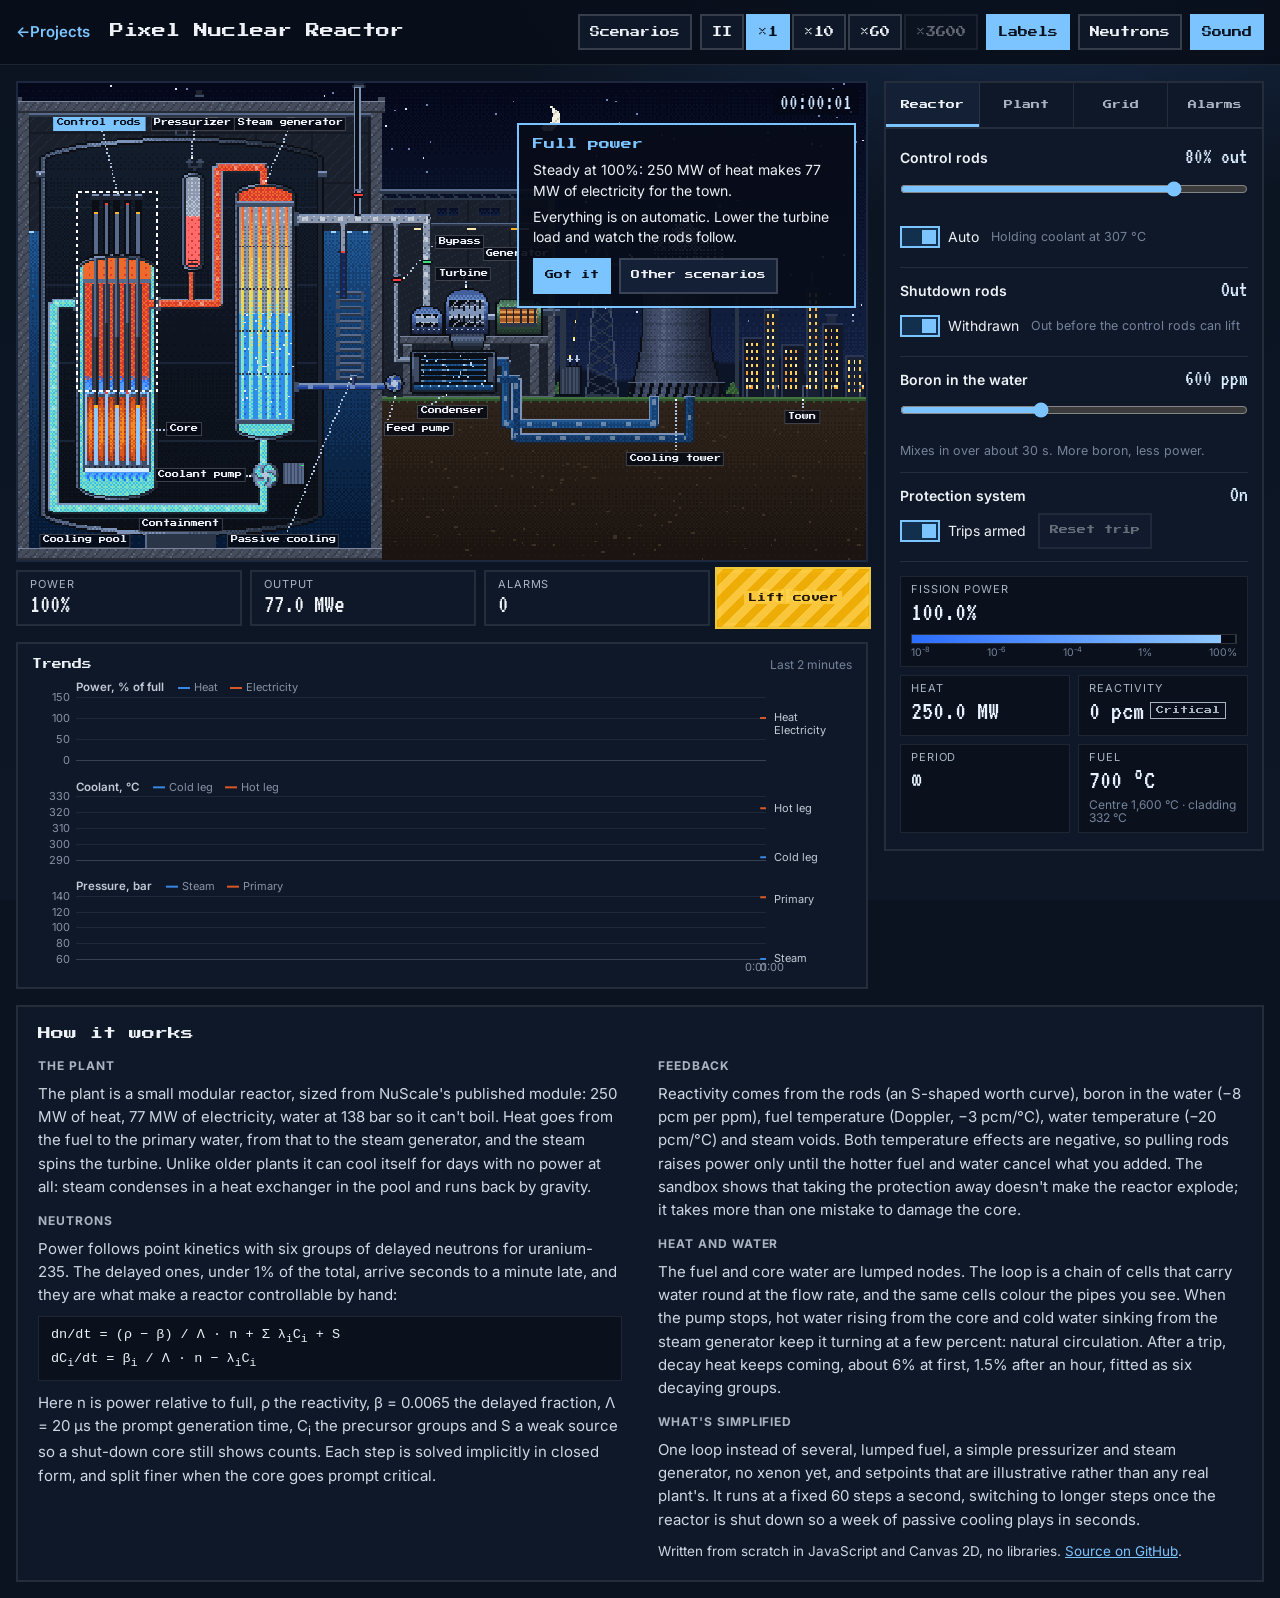
==== reactor/index.html @ 016c61e6 "Add the Pixel Nuclear Reactor A new page at reactor/: a pixel-art cross section of a small modular r" ====
<!doctype html>
<html lang="en">
<head>
  <meta charset="utf-8">
  <meta name="viewport" content="width=device-width, initial-scale=1, viewport-fit=cover">
  <title>Pixel Nuclear Reactor · Zafir Maricar</title>
  <meta name="description" content="Run a small modular nuclear reactor in your browser: a pixel-art cross section of the whole plant on a real-time simulation with point kinetics, temperature feedback, decay heat, passive cooling and a protection system.">
  <meta name="theme-color" content="#0b1320">
  <meta property="og:type" content="website">
  <meta property="og:title" content="Pixel Nuclear Reactor">
  <meta property="og:description" content="Pull the rods, trip the pumps and keep the town's lights on: a small modular reactor simulated in your browser by Zafir Maricar.">
  <meta property="og:url" content="https://zafirmaricar.github.io/reactor/">
  <meta property="og:image" content="https://zafirmaricar.github.io/reactor/share.png">
  <meta property="og:image:width" content="1200">
  <meta property="og:image:height" content="630">
  <meta property="og:image:alt" content="Pixel-art cross section of a small modular reactor plant at night: the glowing core, steam generator, turbine hall, cooling tower and a lit-up town.">
  <meta name="twitter:card" content="summary_large_image">
  <link rel="preconnect" href="https://fonts.googleapis.com">
  <link rel="preconnect" href="https://fonts.gstatic.com" crossorigin>
  <link href="https://fonts.googleapis.com/css2?family=Inter:wght@400;500;600;700&family=Press+Start+2P&family=VT323&display=swap" rel="stylesheet">
  <link rel="stylesheet" href="css/reactor.css">
</head>
<body>
  <header class="bar">
    <a class="back" href="../#projects"><span aria-hidden="true">&larr;</span> Projects</a>
    <h1 class="title">Pixel Nuclear Reactor</h1>
    <div class="tools">
      <button type="button" class="tool" id="btn-scenarios" aria-haspopup="dialog">Scenarios</button>
      <div class="speed" role="group" aria-label="Simulation speed">
        <button type="button" class="tool" data-speed="0" aria-pressed="false" aria-label="Pause" title="Pause (space)"><span aria-hidden="true">II</span></button>
        <button type="button" class="tool" data-speed="1" aria-pressed="true">&times;1</button>
        <button type="button" class="tool" data-speed="10" aria-pressed="false">&times;10</button>
        <button type="button" class="tool" data-speed="60" aria-pressed="false">&times;60</button>
        <button type="button" class="tool" data-speed="3600" aria-pressed="false" disabled title="Unlocks once the reactor is tripped and shut down">&times;3600</button>
      </div>
      <button type="button" class="tool" id="btn-labels" aria-pressed="true">Labels</button>
      <button type="button" class="tool" id="btn-neutrons" aria-pressed="false" title="Show neutrons flying in the core">Neutrons</button>
      <button type="button" class="tool" id="btn-sound" aria-pressed="true">Sound</button>
    </div>
  </header>

  <main class="layout">
    <section class="stage" aria-label="The plant">
      <div class="scene-box" id="scene-box">
        <div class="scene" id="scene">
          <canvas id="plant" width="480" height="270" role="img" aria-label="Cross section of the plant"></canvas>
          <div class="labels" id="labels" aria-hidden="true"></div>
          <div class="clock" id="clock" aria-hidden="true">00:00:00</div>
          <div class="brief" id="brief" role="status" hidden></div>
          <div class="card" id="card" role="dialog" aria-labelledby="card-title" hidden></div>
          <div class="damage" id="damage" role="alertdialog" aria-labelledby="damage-title" aria-describedby="damage-text" hidden>
            <div class="damage-box">
              <p class="eyebrow">Sandbox over</p>
              <h2 id="damage-title">Core damage</h2>
              <p id="damage-text"></p>
              <p class="damage-note">Nothing real happened. In a real plant the protection system can't be switched off, which is the point.</p>
              <div class="damage-actions">
                <button type="button" class="btn primary" id="damage-retry">Try again</button>
                <button type="button" class="btn" id="damage-inspect">Inspect the plant</button>
              </div>
            </div>
          </div>
        </div>
      </div>
      <div class="strip" id="strip">
        <div class="strip-item"><span class="k">Power</span><span class="v" id="s-power">100%</span></div>
        <div class="strip-item"><span class="k">Output</span><span class="v" id="s-mwe">77 MWe</span></div>
        <button type="button" class="strip-item strip-alarms" id="s-alarms" aria-label="Alarms"><span class="k">Alarms</span><span class="v" id="s-alarm-count">0</span></button>
        <button type="button" class="drawer-handle" id="drawer-handle" aria-expanded="false" aria-controls="desk">Controls</button>
        <div class="scram" id="scram">
          <button type="button" class="scram-cover" id="scram-cover" aria-expanded="false" aria-controls="scram-btn"><span>Lift cover</span></button>
          <button type="button" class="scram-btn" id="scram-btn" tabindex="-1" aria-describedby="scram-help">SCRAM</button>
          <span class="sr-only" id="scram-help">Drops every rod into the core. Lift the cover first.</span>
        </div>
      </div>
    </section>

    <section class="desk" id="desk" aria-label="Control desk">
      <div class="tabs" role="tablist" aria-label="Desk sections">
        <button type="button" role="tab" id="tab-reactor" aria-controls="panel-reactor" aria-selected="true">Reactor</button>
        <button type="button" role="tab" id="tab-plant" aria-controls="panel-plant" aria-selected="false" tabindex="-1">Plant</button>
        <button type="button" role="tab" id="tab-grid" aria-controls="panel-grid" aria-selected="false" tabindex="-1">Grid</button>
        <button type="button" role="tab" id="tab-alarms" aria-controls="panel-alarms" aria-selected="false" tabindex="-1">Alarms</button>
      </div>

      <div class="panel" role="tabpanel" id="panel-reactor" aria-labelledby="tab-reactor">
        <div class="ctl">
          <div class="ctl-head"><label for="c-rods">Control rods</label><output id="o-rods" for="c-rods">80% out</output></div>
          <input type="range" id="c-rods" min="0" max="100" step="0.5" value="80">
          <div class="ctl-row">
            <label class="switch"><input type="checkbox" id="c-rod-auto" checked><span>Auto</span></label>
            <span class="hint" id="h-rods">Holding coolant at 307 °C</span>
          </div>
        </div>
        <div class="ctl">
          <div class="ctl-head"><span class="ctl-name">Shutdown rods</span><output id="o-sd">Out</output></div>
          <div class="ctl-row">
            <label class="switch"><input type="checkbox" id="c-sd" checked><span>Withdrawn</span></label>
            <span class="hint">Out before the control rods can lift</span>
          </div>
        </div>
        <div class="ctl">
          <div class="ctl-head"><label for="c-boron">Boron in the water</label><output id="o-boron" for="c-boron">600 ppm</output></div>
          <input type="range" id="c-boron" min="0" max="1500" step="10" value="600">
          <div class="ctl-row"><span class="hint">Mixes in over about 30 s. More boron, less power.</span></div>
        </div>
        <div class="ctl ctl-protect">
          <div class="ctl-head"><span class="ctl-name">Protection system</span><output id="o-protect">On</output></div>
          <div class="ctl-row">
            <label class="switch"><input type="checkbox" id="c-protect" checked><span>Trips armed</span></label>
            <button type="button" class="btn small" id="btn-reset-trip" disabled>Reset trip</button>
          </div>
        </div>
        <div class="ro-grid">
          <div class="ro wide">
            <span class="ro-k">Fission power</span>
            <span class="ro-v" id="r-flux">100%</span>
            <div class="logmeter" id="logmeter" aria-hidden="true"><div class="logmeter-fill" id="logmeter-fill"></div></div>
            <div class="logmeter-scale" aria-hidden="true"><span>10<sup>-8</sup></span><span>10<sup>-6</sup></span><span>10<sup>-4</sup></span><span>1%</span><span>100%</span></div>
          </div>
          <div class="ro"><span class="ro-k">Heat</span><span class="ro-v" id="r-heat">250 MW</span></div>
          <div class="ro"><span class="ro-k">Reactivity</span><span class="ro-v" id="r-rho">0 pcm</span><span class="badge" id="r-crit">Critical</span></div>
          <div class="ro"><span class="ro-k">Period</span><span class="ro-v" id="r-period">&infin;</span></div>
          <div class="ro"><span class="ro-k">Fuel</span><span class="ro-v" id="r-fuel">700 °C</span><span class="ro-sub" id="r-fuel-sub">Centre 1600 °C</span></div>
        </div>
      </div>

      <div class="panel" role="tabpanel" id="panel-plant" aria-labelledby="tab-plant" hidden>
        <div class="ctl">
          <div class="ctl-head"><label for="c-pump">Primary pump</label><output id="o-pump" for="c-pump">100%</output></div>
          <input type="range" id="c-pump" min="0" max="100" step="1" value="100">
          <div class="ctl-row">
            <label class="switch"><input type="checkbox" id="c-pump-on" checked><span>Running</span></label>
            <span class="hint" id="h-pump">Flow 100%</span>
          </div>
        </div>
        <div class="ctl">
          <div class="ctl-head"><span class="ctl-name">Pressurizer</span><output id="o-pzr">138 bar</output></div>
          <div class="ctl-row">
            <label class="switch"><input type="checkbox" id="c-pzr-auto" checked><span>Auto</span></label>
            <button type="button" class="btn small toggle" id="c-heaters" aria-pressed="false" disabled>Heaters</button>
            <button type="button" class="btn small toggle" id="c-spray" aria-pressed="false" disabled>Spray</button>
            <button type="button" class="btn small toggle" id="c-porv" aria-pressed="false">Relief valve</button>
          </div>
        </div>
        <div class="ctl">
          <div class="ctl-head"><label for="c-feed">Feedwater</label><output id="o-feed" for="c-feed">100%</output></div>
          <input type="range" id="c-feed" min="0" max="120" step="1" value="100" disabled>
          <div class="ctl-row">
            <label class="switch"><input type="checkbox" id="c-feed-auto" checked><span>Auto</span></label>
            <label class="switch"><input type="checkbox" id="c-feed-on" checked><span>Pump running</span></label>
          </div>
        </div>
        <div class="ro-grid">
          <div class="ro"><span class="ro-k">Hot leg</span><span class="ro-v" id="r-thot">322 °C</span></div>
          <div class="ro"><span class="ro-k">Cold leg</span><span class="ro-v" id="r-tcold">291 °C</span></div>
          <div class="ro"><span class="ro-k">Average</span><span class="ro-v" id="r-tavg">307 °C</span><span class="ro-sub" id="r-tref">Target 307 °C</span></div>
          <div class="ro"><span class="ro-k">Pressure</span><span class="ro-v" id="r-press">138 bar</span><span class="ro-sub" id="r-pzr-level">Pressurizer 55%</span></div>
          <div class="ro"><span class="ro-k">Flow</span><span class="ro-v" id="r-flow">100%</span></div>
          <div class="ro"><span class="ro-k">Boiling margin</span><span class="ro-v" id="r-dnb">2.0</span><span class="ro-sub">DNB ratio, trouble under 1</span></div>
          <div class="ro"><span class="ro-k">Steam generator</span><span class="ro-v" id="r-sg">50%</span><span class="ro-sub" id="r-steam">60 bar</span></div>
          <div class="ro"><span class="ro-k">Cooling pool</span><span class="ro-v" id="r-pool">40 °C</span><span class="ro-sub" id="r-pool-sub">1000 t of water</span></div>
        </div>
      </div>

      <div class="panel" role="tabpanel" id="panel-grid" aria-labelledby="tab-grid" hidden>
        <div class="ctl">
          <div class="ctl-head"><label for="c-load">Turbine load</label><output id="o-load" for="c-load">77 MWe</output></div>
          <input type="range" id="c-load" min="0" max="77" step="1" value="77">
          <div class="ctl-row">
            <button type="button" class="btn small" id="btn-trip-turbine">Trip turbine</button>
            <button type="button" class="btn small" id="btn-reset-turbine" disabled>Reset turbine</button>
            <span class="hint" id="h-turbine">On line</span>
          </div>
        </div>
        <div class="ctl">
          <div class="ctl-head"><label for="c-cooling">Cooling water</label><output id="o-cooling" for="c-cooling">100%</output></div>
          <input type="range" id="c-cooling" min="0" max="100" step="1" value="100">
          <div class="ctl-row"><span class="hint">Less cooling, less vacuum, less output, then a turbine trip</span></div>
        </div>
        <div class="ctl">
          <div class="ctl-head"><span class="ctl-name">Off-site power</span><output id="o-grid">Connected</output></div>
          <div class="ctl-row">
            <label class="switch"><input type="checkbox" id="c-grid" checked><span>Grid connected</span></label>
            <span class="hint">Lose it and the pumps stop</span>
          </div>
        </div>
        <div class="ro-grid">
          <div class="ro wide"><span class="ro-k">Electricity</span><span class="ro-v" id="r-mwe">77.0 MWe</span><span class="ro-sub" id="r-demand">Town needs 77 MWe</span>
            <div class="bar-meter" aria-hidden="true"><div class="bar-meter-fill" id="r-mwe-bar"></div></div>
          </div>
          <div class="ro"><span class="ro-k">Turbine</span><span class="ro-v" id="r-rpm">3000 rpm</span></div>
          <div class="ro"><span class="ro-k">Condenser</span><span class="ro-v" id="r-cond">0.08 bar</span><span class="ro-sub" id="r-cond-sub">41 °C</span></div>
          <div class="ro"><span class="ro-k">Heat to the air</span><span class="ro-v" id="r-qcond">171 MW</span></div>
          <div class="ro"><span class="ro-k">Passive cooling</span><span class="ro-v" id="r-dhrs">Standby</span></div>
        </div>
      </div>

      <div class="panel panel-alarms" role="tabpanel" id="panel-alarms" aria-labelledby="tab-alarms" hidden>
        <div class="annunciator-head">
          <h2 class="h">Alarms</h2>
          <button type="button" class="btn small" id="btn-ack" disabled>Acknowledge</button>
        </div>
        <ul class="annunciator" id="annunciator"></ul>
        <h2 class="h">Event log</h2>
        <ol class="log" id="log" aria-live="polite"></ol>
      </div>
    </section>

    <section class="trends" aria-labelledby="trend-title">
      <div class="trend-head">
        <h2 class="h" id="trend-title">Trends</h2>
        <span class="trend-span" id="trend-span">Last 2 minutes</span>
      </div>
      <div class="trend-box" id="trend-box">
        <canvas id="trend" aria-hidden="true"></canvas>
        <div class="trend-tip" id="trend-tip" hidden></div>
      </div>
      <p class="sr-only" id="trend-summary" aria-live="off"></p>
    </section>

    <section class="how" aria-labelledby="how-title">
      <h2 id="how-title">How it works</h2>
      <div class="how-grid">
        <div>
          <h3>The plant</h3>
          <p>The plant is a small modular reactor, sized from NuScale's published module: 250 MW of heat, 77 MW of electricity, water at 138 bar so it can't boil. Heat goes from the fuel to the primary water, from that to the steam generator, and the steam spins the turbine. Unlike older plants it can cool itself for days with no power at all: steam condenses in a heat exchanger in the pool and runs back by gravity.</p>
          <h3>Neutrons</h3>
          <p>Power follows point kinetics with six groups of delayed neutrons for uranium-235. The delayed ones, under 1% of the total, arrive seconds to a minute late, and they are what make a reactor controllable by hand:</p>
          <p class="eq">dn/dt = (&rho; &minus; &beta;) / &Lambda; &middot; n + &Sigma; &lambda;<sub>i</sub>C<sub>i</sub> + S<br>dC<sub>i</sub>/dt = &beta;<sub>i</sub> / &Lambda; &middot; n &minus; &lambda;<sub>i</sub>C<sub>i</sub></p>
          <p>Here n is power relative to full, &rho; the reactivity, &beta; = 0.0065 the delayed fraction, &Lambda; = 20 &micro;s the prompt generation time, C<sub>i</sub> the precursor groups and S a weak source so a shut-down core still shows counts. Each step is solved implicitly in closed form, and split finer when the core goes prompt critical.</p>
        </div>
        <div>
          <h3>Feedback</h3>
          <p>Reactivity comes from the rods (an S-shaped worth curve), boron in the water (&minus;8 pcm per ppm), fuel temperature (Doppler, &minus;3 pcm/&deg;C), water temperature (&minus;20 pcm/&deg;C) and steam voids. Both temperature effects are negative, so pulling rods raises power only until the hotter fuel and water cancel what you added. The sandbox shows that taking the protection away doesn't make the reactor explode; it takes more than one mistake to damage the core.</p>
          <h3>Heat and water</h3>
          <p>The fuel and core water are lumped nodes. The loop is a chain of cells that carry water round at the flow rate, and the same cells colour the pipes you see. When the pump stops, hot water rising from the core and cold water sinking from the steam generator keep it turning at a few percent: natural circulation. After a trip, decay heat keeps coming, about 6% at first, 1.5% after an hour, fitted as six decaying groups.</p>
          <h3>What's simplified</h3>
          <p>One loop instead of several, lumped fuel, a simple pressurizer and steam generator, no xenon yet, and setpoints that are illustrative rather than any real plant's. It runs at a fixed 60 steps a second, switching to longer steps once the reactor is shut down so a week of passive cooling plays in seconds.</p>
          <p class="source">Written from scratch in JavaScript and Canvas 2D, no libraries. <a href="https://github.com/zafirmaricar/zafirmaricar.github.io/tree/main/reactor">Source on GitHub</a>.</p>
        </div>
      </div>
    </section>
  </main>

  <dialog class="dialog" id="scenarios" aria-labelledby="scenarios-title">
    <form method="dialog" class="dialog-box">
      <div class="dialog-head">
        <h2 id="scenarios-title">Scenarios</h2>
        <button type="submit" class="btn small" value="cancel" aria-label="Close">Close</button>
      </div>
      <ul class="scenario-list" id="scenario-list"></ul>
    </form>
  </dialog>

  <dialog class="dialog" id="protect-dialog" aria-labelledby="protect-title">
    <form method="dialog" class="dialog-box">
      <h2 id="protect-title">Switch off protection?</h2>
      <p>Nothing will trip the reactor for you. You can push it until the core is damaged, and the plant will tell you which trip would have saved it.</p>
      <div class="dialog-actions">
        <button type="submit" class="btn danger" value="off">Switch it off</button>
        <button type="submit" class="btn" value="keep" autofocus>Keep it on</button>
      </div>
    </form>
  </dialog>

  <script src="js/sim.js"></script>
  <script src="js/scenarios.js"></script>
  <script src="js/art.js"></script>
  <script src="js/render.js"></script>
  <script src="js/audio.js"></script>
  <script src="js/trend.js"></script>
  <script src="js/ui.js"></script>
  <script src="js/app.js"></script>
</body>
</html>
---- reactor/css/reactor.css ----
:root {
  --bg: #0b1320;
  --sky: #05081a;
  --panel: #0f1828;
  --panel-2: #142035;
  --panel-3: #1a2942;
  --line: rgba(255, 255, 255, 0.09);
  --line-2: rgba(255, 255, 255, 0.16);
  --text: #eef2f6;
  --muted: #a9b4c2;
  --dim: #75839a;
  --accent: #7cc4ff;
  --accent-ink: #08111d;
  --ok: #3ee07a;
  --warn: #ffb020;
  --danger: #ff4a4a;
  --font: "Inter", system-ui, -apple-system, "Segoe UI", Roboto, sans-serif;
  --pixel: "Press Start 2P", ui-monospace, monospace;
  --digits: "VT323", ui-monospace, monospace;
  --gap: 16px;
  color-scheme: dark;
}

*, *::before, *::after { box-sizing: border-box; }
[hidden] { display: none !important; }

html {
  background: var(--bg);
  -webkit-tap-highlight-color: transparent;
}
body {
  margin: 0;
  min-height: 100vh;
  font-family: var(--font);
  font-size: 15px;
  line-height: 1.55;
  color: var(--text);
  background:
    radial-gradient(1000px 520px at 80% -10%, #1a3152 0%, transparent 60%),
    linear-gradient(180deg, #0b1320 0%, #0d1726 100%);
  background-attachment: fixed;
}
a { color: var(--accent); }
a:hover { color: #b3dcff; }
button, input { font: inherit; color: inherit; }
:focus-visible { outline: 2px solid var(--accent); outline-offset: 2px; }
.sr-only {
  position: absolute; width: 1px; height: 1px; margin: -1px; padding: 0;
  overflow: hidden; clip: rect(0 0 0 0); white-space: nowrap; border: 0;
}
sup { font-size: 0.7em; line-height: 0; }

/* Top bar ---------------------------------------------------------------- */

.bar {
  display: flex;
  align-items: center;
  gap: 12px 20px;
  flex-wrap: wrap;
  padding: 10px var(--gap);
  border-bottom: 1px solid var(--line);
  background: rgba(8, 13, 24, 0.85);
}
.back {
  font-weight: 600;
  text-decoration: none;
  white-space: nowrap;
  min-height: 44px;
  display: inline-flex;
  align-items: center;
}
.title {
  font-family: var(--pixel);
  font-size: 14px;
  font-weight: 400;
  letter-spacing: 0;
  margin: 0;
  line-height: 1.4;
  flex: 1 1 auto;
}
.tools { display: flex; flex-wrap: wrap; gap: 8px; align-items: center; }
.speed { display: flex; gap: 2px; }
.tool {
  font-family: var(--pixel);
  font-size: 10px;
  line-height: 1;
  min-height: 36px;
  min-width: 40px;
  padding: 0 10px;
  border: 2px solid var(--line-2);
  border-radius: 0;
  background: var(--panel);
  color: var(--text);
  cursor: pointer;
}
.tool:hover:not(:disabled) { border-color: var(--accent); }
.tool[aria-pressed="true"] { background: var(--accent); color: var(--accent-ink); border-color: var(--accent); }
.tool:disabled { opacity: 0.4; cursor: not-allowed; }

/* Layout ------------------------------------------------------------------ */

.layout {
  display: grid;
  gap: var(--gap);
  padding: var(--gap);
  max-width: 1900px;
  margin: 0 auto;
  grid-template-columns: minmax(0, 1fr) 380px;
  grid-template-areas:
    "stage desk"
    "trends desk"
    "how how";
  align-items: start;
}
.stage { grid-area: stage; min-width: 0; }
.desk { grid-area: desk; min-width: 0; }
.trends { grid-area: trends; min-width: 0; }
.how { grid-area: how; }

@media (max-width: 1099px) {
  .layout {
    grid-template-columns: minmax(0, 1fr);
    grid-template-areas: "stage" "desk" "trends" "how";
  }
}

/* The scene -------------------------------------------------------------- */

.scene-box {
  display: flex;
  justify-content: center;
  background: var(--sky);
  border: 2px solid #1c2740;
}
.scene {
  position: relative;
  line-height: 0;
  --px: 2;
  touch-action: pan-y pinch-zoom;
}
#plant {
  display: block;
  width: 960px;
  height: 540px;
  image-rendering: pixelated;
  image-rendering: crisp-edges;
  cursor: pointer;
}
.labels { position: absolute; inset: 0; pointer-events: none; line-height: 1.2; }
.label {
  position: absolute;
  font-family: var(--pixel);
  font-size: calc(var(--px) * 4px);
  color: #f1f5fb;
  background: rgba(5, 9, 20, 0.82);
  border: 1px solid rgba(255, 255, 255, 0.22);
  padding: calc(var(--px) * 1px) calc(var(--px) * 1.5px);
  white-space: nowrap;
  transform: translate(0, -50%);
}
.label.l-right { transform: translate(-100%, -50%); }
.label.l-center { transform: translate(-50%, -50%); }
.label.watch { color: var(--accent-ink); background: var(--accent); border-color: var(--accent); font-size: max(6px, calc(var(--px) * 4px)); z-index: 1; }
.labels.off .label:not(.watch) { display: none; }

.clock {
  position: absolute;
  top: 6px;
  right: 8px;
  font-family: var(--digits);
  font-size: 22px;
  line-height: 1;
  color: #cfe6ff;
  background: rgba(5, 9, 20, 0.7);
  padding: 2px 6px;
  pointer-events: none;
}
.clock.fast { color: var(--warn); }

.brief {
  position: absolute;
  right: 10px;
  top: 40px;
  max-width: min(400px, 40%);
  line-height: 1.45;
  font-size: 14px;
  background: rgba(8, 13, 26, 0.92);
  border: 2px solid var(--accent);
  padding: 12px 14px;
}
.brief h2 { font-family: var(--pixel); font-size: 11px; font-weight: 400; margin: 0 0 8px; color: var(--accent); line-height: 1.4; }
.brief p { margin: 0 0 6px; }
.brief .brief-actions { display: flex; gap: 8px; margin-top: 10px; }

.card {
  position: absolute;
  width: min(300px, calc(100% - 16px));
  line-height: 1.45;
  font-size: 13.5px;
  background: rgba(8, 13, 26, 0.95);
  border: 2px solid var(--line-2);
  padding: 12px 14px;
  z-index: 3;
}
.card h2 { font-family: var(--pixel); font-size: 10px; font-weight: 400; margin: 0 28px 8px 0; line-height: 1.5; color: var(--text); }
.card p { margin: 0 0 8px; color: var(--muted); }
.card dl { display: grid; grid-template-columns: auto 1fr; gap: 2px 12px; margin: 0; }
.card dt { color: var(--dim); }
.card dd { margin: 0; font-family: var(--digits); font-size: 19px; line-height: 1.1; text-align: right; }
.card .card-close {
  position: absolute; top: 4px; right: 4px;
  width: 36px; height: 36px; border: 0; background: transparent; cursor: pointer;
  font-size: 20px; line-height: 1; color: var(--muted);
}
.card .card-actions { display: flex; flex-wrap: wrap; gap: 6px; margin-top: 10px; }

.damage {
  position: absolute;
  inset: 0;
  display: grid;
  place-items: center;
  background: rgba(4, 6, 14, 0.72);
  z-index: 4;
  line-height: 1.5;
  padding: 12px;
}
.damage-box {
  max-width: 460px;
  background: #0d1424;
  border: 2px solid var(--warn);
  padding: 18px 20px;
  font-size: 14.5px;
}
.damage-box h2 { font-family: var(--pixel); font-size: 16px; font-weight: 400; margin: 0 0 12px; color: var(--warn); line-height: 1.3; }
.damage-box .eyebrow { font-family: var(--pixel); font-size: 9px; color: var(--muted); margin: 0 0 10px; }
.damage-note { color: var(--muted); font-size: 13px; }
.damage-actions { display: flex; flex-wrap: wrap; gap: 8px; margin-top: 12px; }

/* Status strip and SCRAM ---------------------------------------------------- */

.strip {
  display: flex;
  align-items: stretch;
  gap: 8px;
  margin-top: 8px;
}
.strip-item {
  flex: 1 1 0;
  display: flex;
  flex-direction: column;
  justify-content: center;
  min-width: 0;
  padding: 4px 12px;
  background: var(--panel);
  border: 2px solid var(--line);
  line-height: 1.1;
  text-align: left;
}
.strip-item .k { font-size: 11px; text-transform: uppercase; letter-spacing: 0.08em; color: var(--muted); }
.strip-item .v { font-family: var(--digits); font-size: 26px; white-space: nowrap; }
.strip-alarms { cursor: pointer; }
.strip-alarms.active { border-color: var(--warn); }
.strip-alarms.active .v { color: var(--warn); }
.strip-alarms.trip { border-color: var(--danger); }
.strip-alarms.trip .v { color: var(--danger); }
.strip-alarms.flash { animation: flash 0.8s steps(2) infinite; }

.scram { position: relative; flex: 0 0 150px; min-height: 56px; }
.scram-btn {
  position: absolute; inset: 0;
  width: 100%;
  font-family: var(--pixel);
  font-size: 14px;
  color: #fff;
  background: #b3121c;
  border: 3px solid #ff5a5a;
  box-shadow: inset 0 -5px 0 #6d0a10;
  cursor: pointer;
}
.scram-btn:active { box-shadow: inset 0 3px 0 #6d0a10; }
.scram-cover {
  position: absolute; inset: -3px;
  z-index: 2;
  font-family: var(--pixel);
  font-size: 9px;
  color: #1a1400;
  border: 2px solid #ffd23f;
  background: repeating-linear-gradient(-45deg, #ffd23f 0 8px, #f2b705 8px 16px);
  opacity: 0.94;
  cursor: pointer;
  transform-origin: top center;
  transition: transform 0.18s ease-out;
}
.scram-cover span { background: #ffd23f; padding: 2px 4px; }
.scram.open .scram-cover { transform: perspective(300px) rotateX(78deg) translateY(-12px); pointer-events: none; }

/* Desk ---------------------------------------------------------------------- */

.desk {
  background: var(--panel);
  border: 2px solid var(--line);
}
.tabs {
  display: grid;
  grid-template-columns: repeat(4, 1fr);
  border-bottom: 2px solid var(--line);
}
.tabs [role="tab"] {
  font-family: var(--pixel);
  font-size: 9px;
  min-height: 44px;
  padding: 0 4px;
  background: transparent;
  border: 0;
  border-right: 1px solid var(--line);
  color: var(--muted);
  cursor: pointer;
}
.tabs [role="tab"]:last-child { border-right: 0; }
.tabs [role="tab"][aria-selected="true"] { color: var(--text); background: var(--panel-2); box-shadow: inset 0 -3px 0 var(--accent); }
.tabs [role="tab"].attn { color: var(--warn); }
.panel { padding: 14px 14px 16px; }

.ctl { padding: 10px 0 12px; border-bottom: 1px solid var(--line); }
.ctl:first-child { padding-top: 2px; }
.ctl-head { display: flex; justify-content: space-between; align-items: baseline; gap: 8px; }
.ctl-head label, .ctl-name { font-weight: 600; font-size: 14px; }
.ctl-head output { font-family: var(--digits); font-size: 22px; line-height: 1; color: #d9ecff; white-space: nowrap; }
.ctl-row { display: flex; flex-wrap: wrap; align-items: center; gap: 8px 12px; margin-top: 6px; }
.hint { font-size: 12.5px; color: var(--dim); }
.ctl-protect.off .ctl-name, .ctl-protect.off output { color: var(--warn); }

input[type="range"] {
  width: 100%;
  height: 36px;
  margin: 2px 0 0;
  accent-color: var(--accent);
  cursor: pointer;
  background: transparent;
}
input[type="range"]:disabled { opacity: 0.4; cursor: not-allowed; }

.switch { display: inline-flex; align-items: center; gap: 8px; cursor: pointer; min-height: 36px; font-size: 14px; }
.switch input {
  appearance: none;
  -webkit-appearance: none;
  width: 40px; height: 22px;
  margin: 0;
  border: 2px solid var(--line-2);
  background: #0a111d;
  position: relative;
  cursor: pointer;
  flex: none;
}
.switch input::after {
  content: "";
  position: absolute; top: 2px; left: 2px;
  width: 14px; height: 14px;
  background: var(--dim);
  transition: transform 0.12s;
}
.switch input:checked { border-color: var(--accent); background: #12304d; }
.switch input:checked::after { transform: translateX(18px); background: var(--accent); }
.switch input:disabled { opacity: 0.4; cursor: not-allowed; }
.switch input:disabled + span { opacity: 0.5; }

.btn {
  white-space: nowrap;
  font-family: var(--pixel);
  font-size: 10px;
  line-height: 1.2;
  min-height: 40px;
  padding: 0 14px;
  border: 2px solid var(--line-2);
  border-radius: 0;
  background: var(--panel-2);
  color: var(--text);
  cursor: pointer;
}
.btn.small { min-height: 36px; padding: 0 10px; font-size: 9px; }
.btn:hover:not(:disabled) { border-color: var(--accent); }
.btn:disabled { opacity: 0.4; cursor: not-allowed; }
.btn.primary { background: var(--accent); color: var(--accent-ink); border-color: var(--accent); }
.btn.danger { background: #8e1119; border-color: #ff5a5a; color: #fff; }
.btn.toggle[aria-pressed="true"] { background: #12304d; border-color: var(--accent); color: #d9ecff; }

/* Readouts ------------------------------------------------------------------ */

.ro-grid { display: grid; grid-template-columns: 1fr 1fr; gap: 8px; margin-top: 14px; }
.ro {
  background: #0a111d;
  border: 1px solid var(--line);
  padding: 6px 10px 8px;
  line-height: 1.1;
  min-width: 0;
}
.ro.wide { grid-column: 1 / -1; }
.ro-k { display: block; font-size: 11px; text-transform: uppercase; letter-spacing: 0.08em; color: var(--muted); margin-bottom: 2px; }
.ro-v { font-family: var(--digits); font-size: 28px; color: #e8f2ff; white-space: nowrap; }
.ro-sub { display: block; font-size: 12px; color: var(--dim); margin-top: 2px; }
.ro-v.warn { color: var(--warn); }
.ro-v.danger { color: var(--danger); }
.badge {
  display: inline-block;
  margin-left: 6px;
  font-family: var(--pixel);
  font-size: 8px;
  padding: 3px 5px;
  vertical-align: 5px;
  border: 1px solid currentColor;
  color: var(--muted);
}
.badge.sub { color: #7fb6ff; }
.badge.crit { color: var(--ok); }
.badge.super { color: var(--warn); }
.badge.prompt { color: var(--danger); }

.logmeter { position: relative; height: 10px; margin-top: 6px; background: #050a14; border: 1px solid var(--line-2); }
.logmeter::before {
  content: ""; position: absolute; inset: 0;
  background: repeating-linear-gradient(90deg, transparent 0 calc(12.5% - 1px), rgba(255, 255, 255, 0.18) calc(12.5% - 1px) 12.5%);
}
.logmeter-fill { position: absolute; left: 0; top: 0; bottom: 0; width: 0; background: linear-gradient(90deg, #2a6cff, #8fc8ff); }
.logmeter-fill.hot { background: linear-gradient(90deg, #2a6cff, #8fc8ff 70%, #ffb020); }
.logmeter-scale { display: flex; justify-content: space-between; font-size: 10.5px; color: var(--dim); margin-top: 3px; }
.bar-meter { position: relative; height: 8px; margin-top: 6px; background: #050a14; border: 1px solid var(--line-2); }
.bar-meter-fill { position: absolute; left: 0; top: 0; bottom: 0; width: 0; background: #ffcf5c; }

/* Alarms -------------------------------------------------------------------- */

.h { font-family: var(--pixel); font-size: 10px; font-weight: 400; margin: 0 0 10px; line-height: 1.4; }
.annunciator-head { display: flex; justify-content: space-between; align-items: center; gap: 8px; margin-bottom: 10px; }
.annunciator-head .h { margin: 0; }
.annunciator { list-style: none; margin: 0 0 18px; padding: 0; display: grid; grid-template-columns: repeat(3, 1fr); gap: 4px; }
.annunciator li {
  margin: 0;
  min-height: 40px;
  display: flex;
  align-items: center;
  justify-content: center;
  text-align: center;
  font-size: 11px;
  line-height: 1.15;
  padding: 4px;
  color: #59657a;
  background: #0a0f1a;
  border: 1px solid #1d2638;
}
.annunciator li.on { color: #1f1400; background: #e8a21a; border-color: #ffd36b; }
.annunciator li.on.red { color: #fff; background: #b3121c; border-color: #ff6a6a; }
.annunciator li.first { box-shadow: inset 0 0 0 2px #fff; }
.annunciator li.flash { animation: flash 0.8s steps(2) infinite; }
@keyframes flash { 50% { filter: brightness(0.45); } }

.log { list-style: none; margin: 0; padding: 0; max-height: 300px; overflow-y: auto; font-size: 13px; border-top: 1px solid var(--line); }
.log li { display: grid; grid-template-columns: 74px 1fr; gap: 8px; padding: 5px 2px; border-bottom: 1px solid var(--line); margin: 0; }
.log time { font-family: var(--digits); font-size: 18px; line-height: 1.05; color: var(--dim); }
.log .warn { color: #ffd27a; }
.log .trip { color: #ff8a8a; }
.log .empty { color: var(--dim); display: block; }

/* Trends -------------------------------------------------------------------- */

.trends { background: var(--panel); border: 2px solid var(--line); padding: 12px 14px 10px; }
.trend-head { display: flex; justify-content: space-between; align-items: baseline; gap: 8px; }
.trend-head .h { margin-bottom: 6px; }
.trend-span { font-size: 12px; color: var(--dim); }
.trend-box { position: relative; }
#trend { display: block; width: 100%; height: 300px; touch-action: pan-y; }
.trend-tip {
  position: absolute;
  top: 0;
  min-width: 150px;
  pointer-events: none;
  font-size: 12px;
  line-height: 1.35;
  background: rgba(6, 10, 20, 0.94);
  border: 1px solid var(--line-2);
  padding: 6px 8px;
}
.trend-tip .tt-time { color: var(--dim); margin-bottom: 2px; }
.trend-tip .tt-row { display: flex; align-items: center; gap: 6px; }
.trend-tip .tt-key { width: 12px; height: 2px; flex: none; }
.trend-tip .tt-v { font-weight: 600; color: var(--text); }
.trend-tip .tt-n { color: var(--muted); }

/* How it works ---------------------------------------------------------------- */

.how { background: var(--panel); border: 2px solid var(--line); padding: 18px 20px 8px; }
.how h2 { font-family: var(--pixel); font-size: 13px; font-weight: 400; margin: 0 0 14px; line-height: 1.4; }
.how h3 { font-size: 12px; text-transform: uppercase; letter-spacing: 0.08em; color: var(--muted); margin: 14px 0 6px; }
.how-grid { display: grid; grid-template-columns: 1fr 1fr; gap: 8px 36px; max-width: 1300px; }
.how-grid > div > h3:first-child { margin-top: 0; }
.how p { color: #cfd7e3; margin: 0 0 10px; }
.eq {
  font-family: ui-monospace, SFMono-Regular, Menlo, monospace;
  font-size: 13.5px;
  background: #0a111d;
  border: 1px solid var(--line);
  padding: 8px 12px;
  color: var(--text) !important;
  overflow-x: auto;
}
.source { font-size: 13.5px; }
@media (max-width: 800px) { .how-grid { grid-template-columns: 1fr; } }

/* Dialogs -------------------------------------------------------------------- */

.dialog {
  padding: 0;
  border: 2px solid var(--line-2);
  background: #0d1424;
  color: var(--text);
  max-width: min(560px, calc(100vw - 24px));
  width: 100%;
}
.dialog::backdrop { background: rgba(3, 6, 14, 0.7); }
.dialog-box { padding: 16px 18px 18px; }
.dialog-box h2 { font-family: var(--pixel); font-size: 12px; font-weight: 400; margin: 0 0 12px; line-height: 1.4; }
.dialog-head { display: flex; justify-content: space-between; align-items: center; gap: 12px; margin-bottom: 8px; }
.dialog-head h2 { margin: 0; }
.dialog-actions { display: flex; flex-wrap: wrap; gap: 8px; margin-top: 14px; }
.scenario-list { list-style: none; margin: 0; padding: 0; display: grid; gap: 8px; }
.scenario-list li { margin: 0; }
.scenario-list button {
  width: 100%;
  text-align: left;
  padding: 10px 12px;
  background: var(--panel-2);
  border: 2px solid var(--line);
  cursor: pointer;
  line-height: 1.4;
}
.scenario-list button:hover, .scenario-list button:focus-visible { border-color: var(--accent); }
.scenario-list .sc-name { display: block; font-family: var(--pixel); font-size: 10px; margin-bottom: 6px; color: var(--text); }
.scenario-list .sc-brief { display: block; font-size: 13px; color: var(--muted); }
.scenario-list .sandbox .sc-name { color: var(--warn); }
.scenario-list .current { border-color: var(--accent); }

/* Phones: the plant stays pinned at the top while the controls scroll ------- */

@media (max-width: 699px) {
  body { font-size: 14.5px; }
  .bar { padding: 6px 10px; gap: 6px 10px; }
  .back { min-height: 40px; }
  .title { font-size: 11px; flex-basis: auto; }
  .tools { width: 100%; gap: 6px; }
  .tool { min-height: 40px; padding: 0 8px; font-size: 9px; }
  .speed { flex: 1 1 auto; }
  .speed .tool { flex: 1 1 0; min-width: 0; padding: 0 2px; }
  .layout { padding: 0 0 var(--gap); gap: 12px; }
  .stage {
    position: sticky;
    top: 0;
    z-index: 5;
    background: var(--bg);
    padding-bottom: 6px;
    box-shadow: 0 6px 12px rgba(0, 0, 0, 0.35);
  }
  .scene-box { border-width: 0 0 2px; }
  .strip { margin: 6px 8px 0; gap: 6px; }
  .strip-item { padding: 2px 8px; }
  .strip-item .k { font-size: 10px; }
  .strip-item .v { font-size: 22px; }
  .scram { flex-basis: 108px; min-height: 48px; }
  .scram-btn { font-size: 11px; }
  .desk, .trends, .how { margin: 0 8px; }
  .clock { font-size: 16px; top: 3px; right: 4px; }
  .brief { position: static; max-width: none; font-size: 13px; padding: 10px 12px; margin: 0 0 12px; }
  .desk .brief { margin: 0 0 4px; border-width: 0 0 2px; }
  .card { left: 6px !important; right: 6px; bottom: 6px; top: auto !important; width: auto; max-height: calc(100% - 12px); overflow-y: auto; }
  .damage-box { padding: 12px 14px; font-size: 13px; }
  .damage-box h2 { font-size: 12px; margin-bottom: 8px; }
  .damage-note { display: none; }
  .ro-v { font-size: 25px; }
  #trend { height: 260px; }
}

/* Landscape phones: the plant fills the screen and the desk slides up ------- */

@media (max-height: 520px) and (orientation: landscape) and (max-width: 1099px) {
  .bar { display: none; }
  .layout { display: block; padding: 0; }
  .stage { height: 100vh; height: 100dvh; display: flex; flex-direction: column; }
  .scene-box { flex: 1 1 auto; min-height: 0; align-items: center; border-width: 0; }
  .strip { margin: 0; padding: 4px 6px calc(4px + env(safe-area-inset-bottom)); gap: 6px; background: var(--bg); }
  .strip-item { padding: 0 8px; }
  .strip-item .v { font-size: 20px; }
  .scram { min-height: 40px; flex-basis: 110px; }
  .drawer-handle { display: flex !important; }
  .desk {
    position: fixed;
    left: 0; right: 0; bottom: 0;
    z-index: 8;
    max-height: 78vh;
    overflow-y: auto;
    transform: translateY(100%);
    transition: transform 0.2s ease-out;
    border-width: 2px 0 0;
  }
  .desk.open { transform: none; }
  .trends, .how { margin: 12px; }
  .brief { top: 8px; right: 8px; max-width: 52%; font-size: 12.5px; padding: 8px 10px; }
  .brief h2 { font-size: 9px; margin-bottom: 4px; }
  .brief p { margin-bottom: 3px; }
  .brief .brief-actions { margin-top: 6px; }
}
.drawer-handle {
  display: none;
  align-items: center;
  justify-content: center;
  gap: 6px;
  font-family: var(--pixel);
  font-size: 9px;
  padding: 0 10px;
  background: var(--panel);
  border: 2px solid var(--line);
  cursor: pointer;
  flex: 0 0 auto;
}

/* Fingers get 44 px targets. */
@media (pointer: coarse) {
  .tool, .btn, .btn.small { min-height: 44px; }
  .switch { min-height: 44px; }
  input[type="range"] { height: 44px; }
}

@media (prefers-reduced-motion: reduce) {
  .strip-alarms.flash, .annunciator li.flash { animation: none; }
  .scram-cover, .desk, .switch input::after { transition: none; }
}
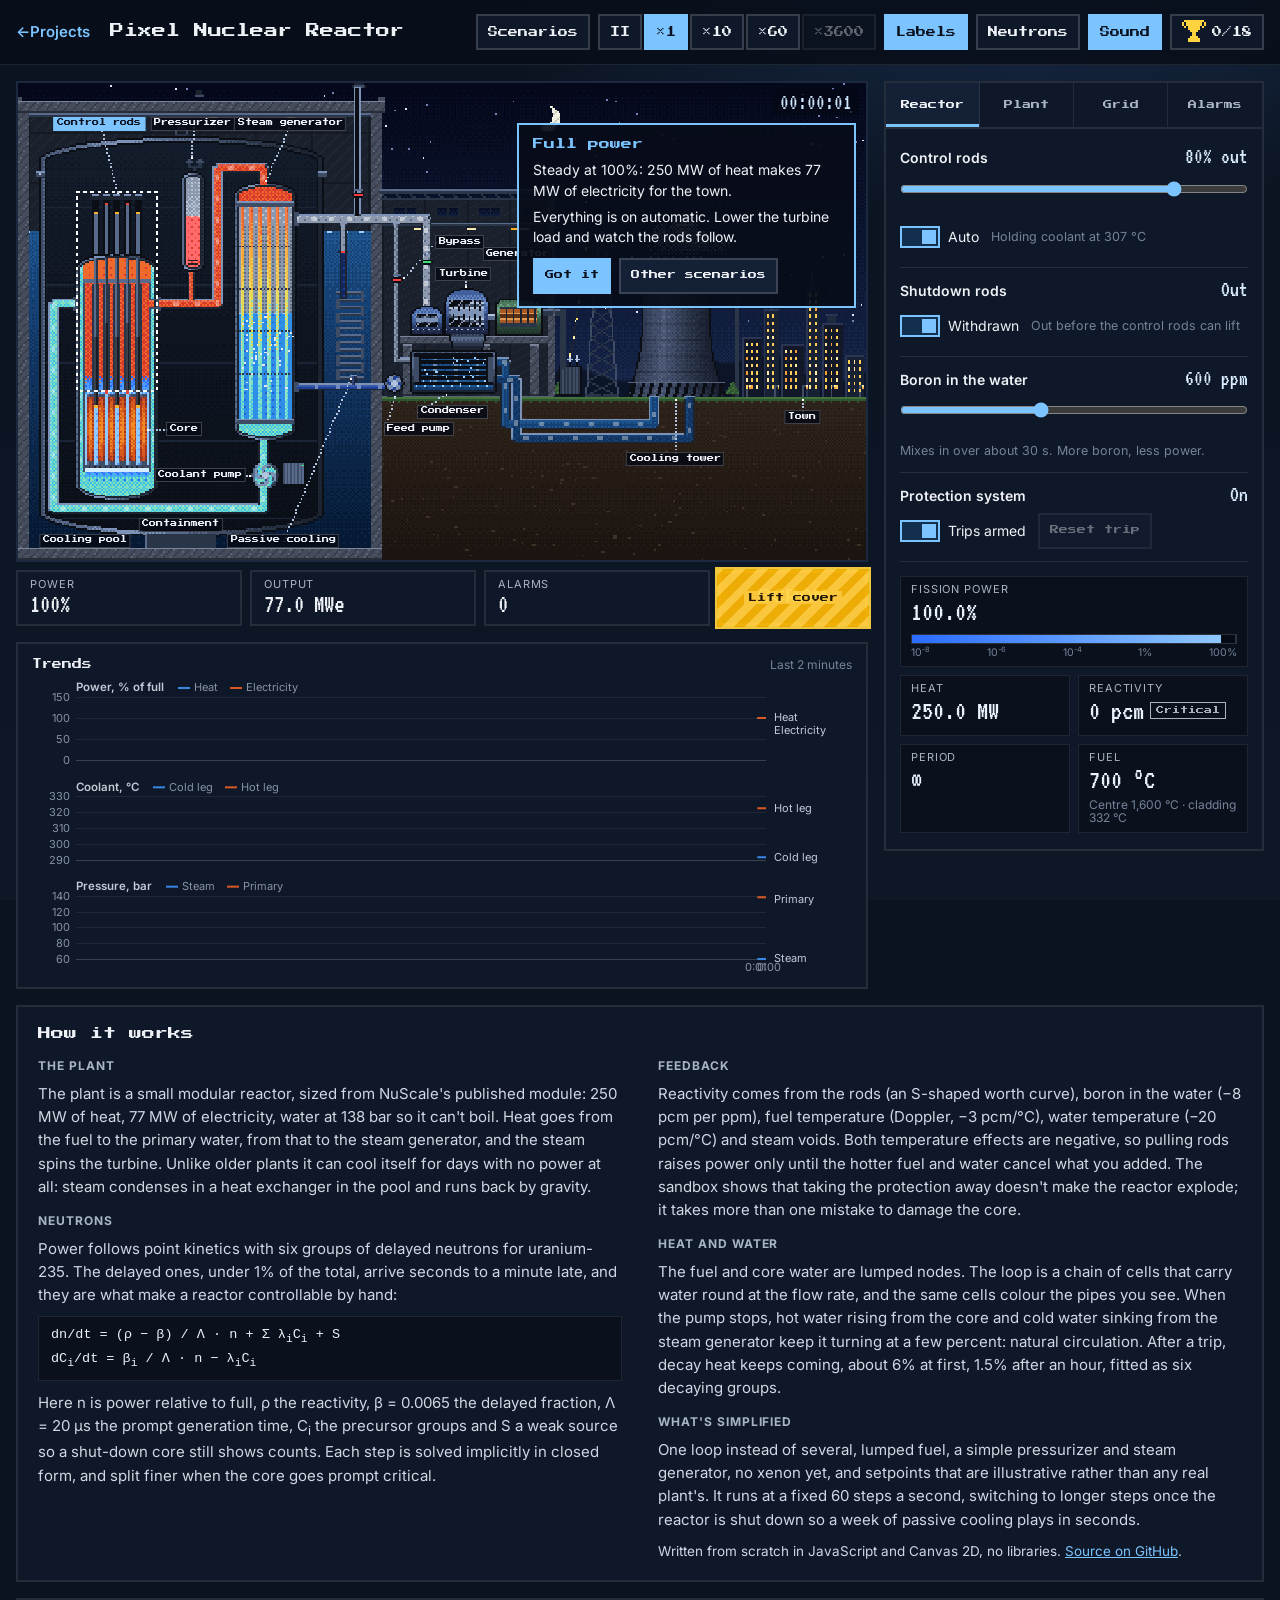
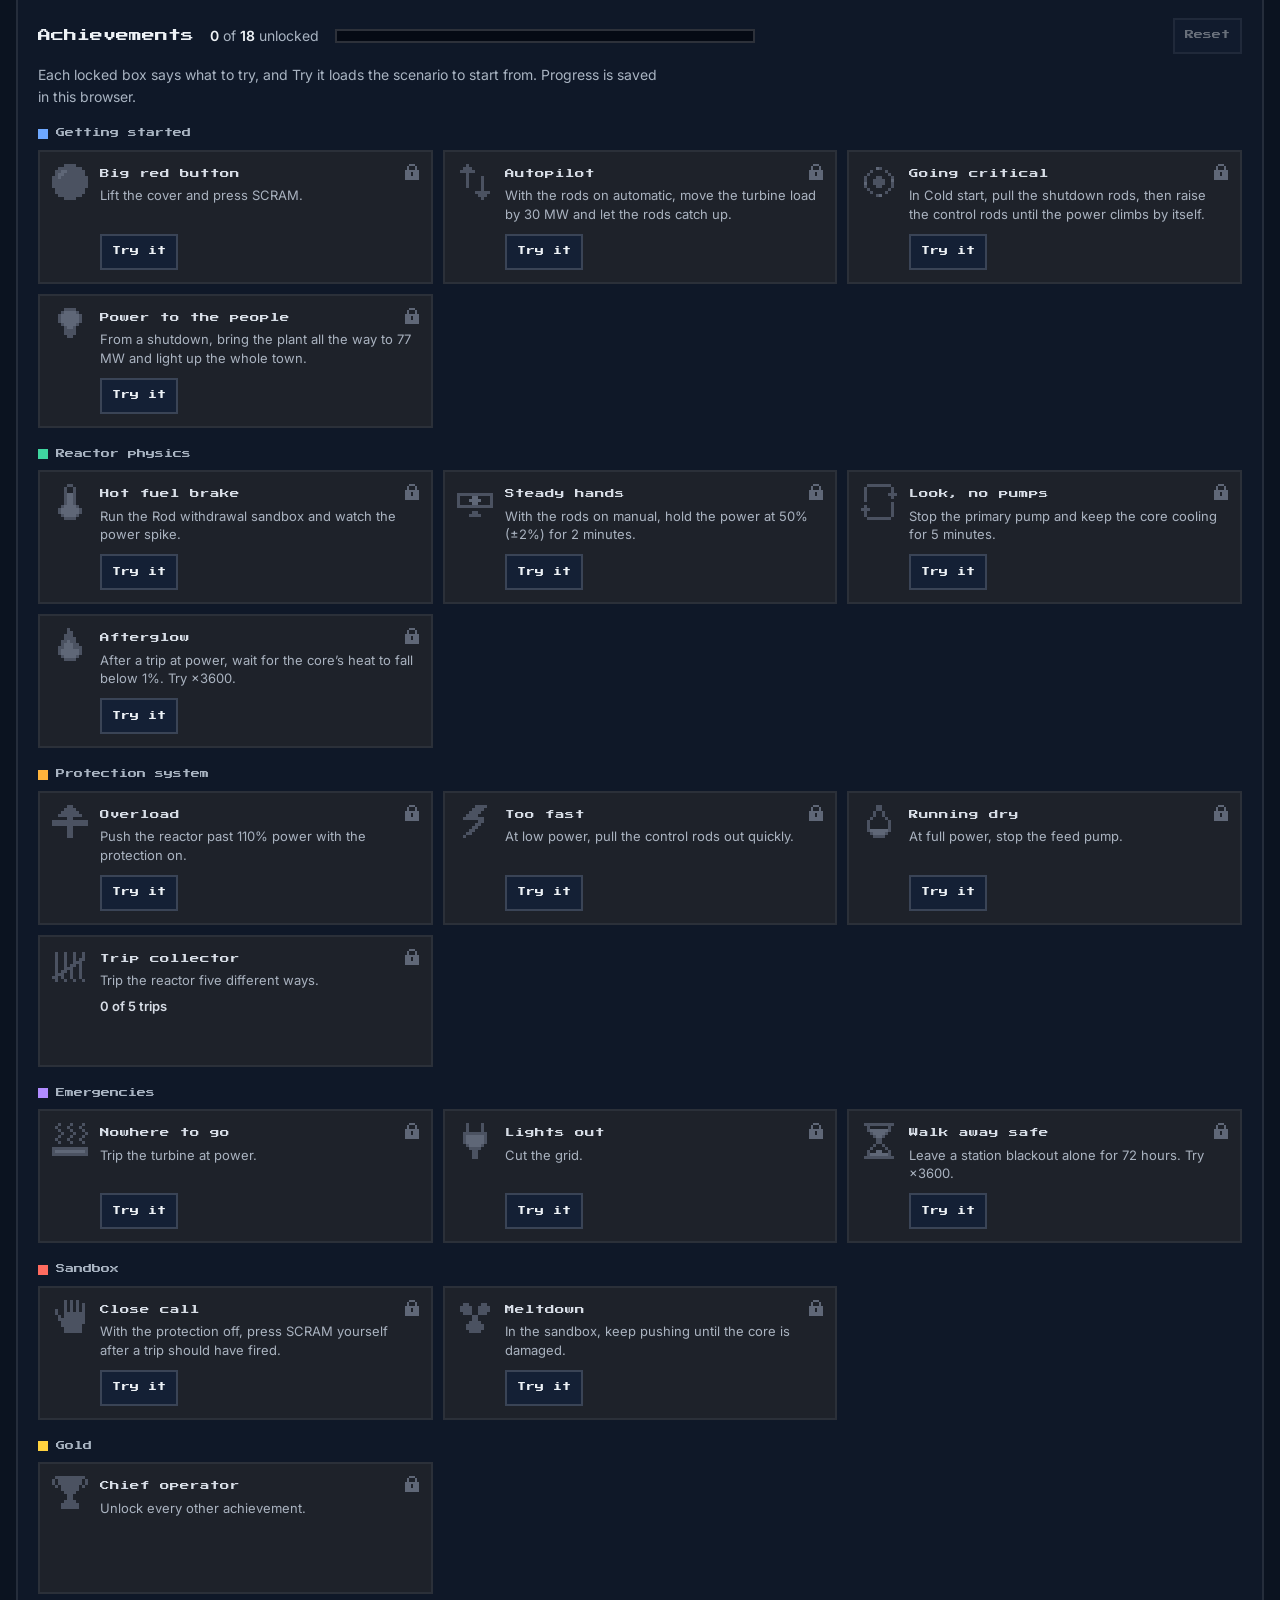
==== commit 9fd2d587: "Add achievements to the Pixel Nuclear Reactor 18 achievements guide players round the plant, from a " ====
--- a/reactor/index.html
+++ b/reactor/index.html
@@ -36,6 +36,7 @@
       <button type="button" class="tool" id="btn-labels" aria-pressed="true">Labels</button>
       <button type="button" class="tool" id="btn-neutrons" aria-pressed="false" title="Show neutrons flying in the core">Neutrons</button>
       <button type="button" class="tool" id="btn-sound" aria-pressed="true">Sound</button>
+      <button type="button" class="tool ach-tool" id="btn-ach" aria-label="Achievements"><canvas width="12" height="12" aria-hidden="true"></canvas><span id="ach-count">0/18</span></button>
     </div>
   </header>
 
@@ -47,6 +48,7 @@
           <div class="labels" id="labels" aria-hidden="true"></div>
           <div class="clock" id="clock" aria-hidden="true">00:00:00</div>
           <div class="brief" id="brief" role="status" hidden></div>
+          <button type="button" class="goal" id="goal" hidden><span class="goal-k">Goal</span> <span id="goal-name"></span></button>
           <div class="card" id="card" role="dialog" aria-labelledby="card-title" hidden></div>
           <div class="damage" id="damage" role="alertdialog" aria-labelledby="damage-title" aria-describedby="damage-text" hidden>
             <div class="damage-box">
@@ -60,6 +62,12 @@
               </div>
             </div>
           </div>
+          <canvas class="ach-sparks" id="ach-sparks" aria-hidden="true"></canvas>
+          <button type="button" class="ach-toast" id="ach-toast" hidden>
+            <canvas class="ach-toast-icon" width="12" height="12" aria-hidden="true"></canvas>
+            <span class="ach-toast-text"><span class="ach-toast-k">Achievement unlocked</span><span class="ach-toast-name" id="ach-toast-name"></span></span>
+          </button>
+          <p class="sr-only" id="ach-live" role="status" aria-live="polite"></p>
         </div>
       </div>
       <div class="strip" id="strip">
@@ -241,6 +249,17 @@
         </div>
       </div>
     </section>
+
+    <section class="ach-section" id="achievements" aria-labelledby="ach-title">
+      <div class="ach-head">
+        <h2 id="ach-title">Achievements</h2>
+        <p class="ach-sum"><span id="ach-done">0</span> of <span id="ach-total">18</span> unlocked</p>
+        <div class="ach-meter" aria-hidden="true"><div class="ach-meter-fill" id="ach-meter-fill"></div></div>
+        <button type="button" class="btn small" id="ach-reset">Reset</button>
+      </div>
+      <p class="ach-intro">Each locked box says what to try, and Try it loads the scenario to start from. Progress is saved in this browser.</p>
+      <div id="ach-groups"></div>
+    </section>
   </main>
 
   <dialog class="dialog" id="scenarios" aria-labelledby="scenarios-title">
@@ -271,6 +290,8 @@
   <script src="js/audio.js"></script>
   <script src="js/trend.js"></script>
   <script src="js/ui.js"></script>
+  <script src="js/achievements.js"></script>
+  <script src="js/achievements-ui.js"></script>
   <script src="js/app.js"></script>
 </body>
 </html>
--- a/reactor/css/reactor.css
+++ b/reactor/css/reactor.css
@@ -109,18 +109,20 @@
   grid-template-areas:
     "stage desk"
     "trends desk"
-    "how how";
+    "how how"
+    "ach ach";
   align-items: start;
 }
 .stage { grid-area: stage; min-width: 0; }
 .desk { grid-area: desk; min-width: 0; }
 .trends { grid-area: trends; min-width: 0; }
 .how { grid-area: how; }
+.ach-section { grid-area: ach; min-width: 0; }
 
 @media (max-width: 1099px) {
   .layout {
     grid-template-columns: minmax(0, 1fr);
-    grid-template-areas: "stage" "desk" "trends" "how";
+    grid-template-areas: "stage" "desk" "trends" "how" "ach";
   }
 }
 
@@ -536,6 +538,201 @@
 .scenario-list .sc-brief { display: block; font-size: 13px; color: var(--muted); }
 .scenario-list .sandbox .sc-name { color: var(--warn); }
 .scenario-list .current { border-color: var(--accent); }
+
+/* Achievements -------------------------------------------------------------- */
+
+.ach-tool { display: inline-flex; align-items: center; gap: 6px; }
+.ach-tool canvas { width: 24px; height: 24px; image-rendering: pixelated; flex: none; }
+
+/* The goal Try it set, along the plant's top edge between the labels over
+   the reactor (they end at about 39% of the width) and the clock. */
+.goal {
+  position: absolute;
+  top: 6px;
+  left: 41%;
+  z-index: 2;
+  display: flex;
+  align-items: center;
+  gap: 6px;
+  max-width: calc(59% - 140px);
+  padding: 5px 9px;
+  font-size: 12.5px;
+  line-height: 1.3;
+  text-align: left;
+  color: var(--text);
+  background: rgba(5, 9, 20, 0.88);
+  border: 2px solid var(--b, var(--accent));
+  cursor: pointer;
+}
+.goal-k { font-family: var(--pixel); font-size: 8px; color: var(--b, var(--accent)); flex: none; }
+#goal-name { font-weight: 600; white-space: nowrap; overflow: hidden; text-overflow: ellipsis; }
+/* The briefing over the plant already leads with the goal. */
+.brief:not([hidden]) ~ .goal { display: none; }
+.brief .brief-goal { margin: 0 0 10px; padding: 2px 0 2px 10px; border-left: 4px solid var(--b, var(--accent)); }
+.brief-goal-k { display: block; font-family: var(--pixel); font-size: 9px; color: var(--b, var(--accent)); margin-bottom: 5px; }
+.brief-goal strong { color: var(--text); }
+
+/* The banner that pops up over the bottom of the plant, and its sparks. */
+.ach-toast {
+  position: absolute;
+  bottom: 12px;
+  left: 50%;
+  z-index: 7;
+  display: flex;
+  align-items: center;
+  gap: 12px;
+  width: max-content;
+  max-width: calc(100% - 20px);
+  padding: 10px 18px 10px 12px;
+  line-height: 1.3;
+  text-align: left;
+  color: var(--text);
+  background: #0b1222;
+  border: 3px solid var(--b);
+  box-shadow: 0 0 0 3px #03060d, 0 12px 28px rgba(0, 0, 0, 0.55);
+  cursor: pointer;
+  opacity: 0;
+  transform: translate(-50%, 18px);
+  transition: opacity 0.2s, transform 0.4s cubic-bezier(0.2, 1.6, 0.4, 1);
+}
+.ach-toast.show { opacity: 1; transform: translate(-50%, 0); }
+.ach-toast-icon { width: 36px; height: 36px; image-rendering: pixelated; flex: none; }
+.ach-toast-text { display: flex; flex-direction: column; gap: 5px; min-width: 0; }
+.ach-toast-k { font-family: var(--pixel); font-size: 9px; color: var(--b); }
+.ach-toast-name { font-size: 17px; font-weight: 700; }
+/* Under the banner, so the sparks burst out from behind it. */
+.ach-sparks { position: absolute; inset: 0; width: 100%; height: 100%; z-index: 6; pointer-events: none; image-rendering: pixelated; }
+
+/* The list at the bottom of the page. */
+.ach-section { background: var(--panel); border: 2px solid var(--line); padding: 18px 20px 20px; }
+.ach-head { display: flex; flex-wrap: wrap; align-items: center; gap: 10px 16px; }
+.ach-head h2 { font-family: var(--pixel); font-size: 13px; font-weight: 400; margin: 0; line-height: 1.4; }
+.ach-sum { margin: 0; color: var(--muted); font-size: 14px; white-space: nowrap; }
+.ach-sum span { color: var(--text); font-weight: 600; }
+.ach-meter { position: relative; flex: 1 1 160px; min-width: 120px; max-width: 420px; height: 14px; background: #050a14; border: 2px solid var(--line-2); }
+.ach-meter-fill { position: absolute; left: 0; top: 0; bottom: 0; width: 0; background: linear-gradient(90deg, #2f6fd6, #3fd6a0 50%, #ffd23f); transition: width 0.6s steps(6, end); }
+.ach-meter::after {
+  content: ""; position: absolute; inset: 0;
+  background: repeating-linear-gradient(90deg, transparent 0 calc(100% / 18 - 2px), #050a14 calc(100% / 18 - 2px) calc(100% / 18));
+}
+#ach-reset { margin-left: auto; }
+.ach-intro { color: var(--muted); margin: 10px 0 0; font-size: 14px; max-width: 70ch; }
+.ach-group { display: flex; align-items: center; gap: 8px; font-family: var(--pixel); font-size: 9px; font-weight: 400; line-height: 1.4; color: var(--muted); margin: 20px 0 10px; }
+.ach-group::before { content: ""; width: 10px; height: 10px; flex: none; background: var(--b); }
+.ach-grid { list-style: none; margin: 0; padding: 0; display: grid; grid-template-columns: repeat(4, minmax(0, 1fr)); gap: 10px; }
+
+/* A box: dark grey while locked, filled with its group's colour once it's
+   unlocked. A box unlocked out of sight waits, marked New, and fills from the
+   bottom up when it scrolls into view. */
+.ach {
+  position: relative;
+  isolation: isolate;
+  overflow: hidden;
+  display: grid;
+  grid-template-columns: 36px minmax(0, 1fr);
+  grid-template-rows: 1fr auto;
+  gap: 10px 12px;
+  margin: 0;
+  padding: 12px;
+  min-height: 132px;
+  background: #1e222a;
+  border: 2px solid #2b3039;
+  color: #aab3c0;
+}
+.ach::before {
+  content: "";
+  position: absolute;
+  inset: 0;
+  z-index: -1;
+  background: linear-gradient(180deg, rgba(255, 255, 255, 0.1), rgba(0, 0, 0, 0.12)), var(--c);
+  transform: scaleY(0);
+  transform-origin: 50% 100%;
+}
+.ach::after {
+  content: "";
+  position: absolute;
+  inset: 0;
+  pointer-events: none;
+  background: linear-gradient(105deg, transparent 35%, rgba(255, 255, 255, 0.45) 50%, transparent 65%);
+  transform: translateX(-130%);
+}
+.ach-icon { width: 36px; height: 36px; image-rendering: pixelated; }
+.ach-body { min-width: 0; }
+.ach-name { font-family: var(--pixel); font-size: 9.5px; font-weight: 400; line-height: 1.5; margin: 2px 22px 6px 0; color: #d7dde6; }
+.ach-text { font-size: 13px; line-height: 1.45; margin: 0; }
+.ach-prog { font-weight: 600; font-size: 13px; margin: 6px 0 0; color: #d7dde6; }
+.ach-try { grid-column: 2; justify-self: start; align-self: end; }
+.ach-lock {
+  position: absolute;
+  top: 12px;
+  right: 12px;
+  width: 14px;
+  height: 16px;
+  background: #5f6777;
+  -webkit-mask: url("data:image/svg+xml,%3Csvg xmlns='http://www.w3.org/2000/svg' viewBox='0 0 7 8'%3E%3Cpath d='M2 0h3v1h1v2h1v5H0V3h1V1h1zm0 1v2h3V1zm1 3v2h1V4z' fill-rule='evenodd'/%3E%3C/svg%3E") center / contain no-repeat;
+  mask: url("data:image/svg+xml,%3Csvg xmlns='http://www.w3.org/2000/svg' viewBox='0 0 7 8'%3E%3Cpath d='M2 0h3v1h1v2h1v5H0V3h1V1h1zm0 1v2h3V1zm1 3v2h1V4z' fill-rule='evenodd'/%3E%3C/svg%3E") center / contain no-repeat;
+}
+.ach-new {
+  display: none;
+  position: absolute;
+  top: 9px;
+  right: 9px;
+  font-family: var(--pixel);
+  font-size: 8px;
+  line-height: 1;
+  padding: 4px 5px;
+  color: #1b1300;
+  background: #ffd23f;
+}
+
+.ach.got { border-color: var(--c); color: var(--ink); }
+.ach.got::before { transform: none; }
+.ach.got .ach-name, .ach.got .ach-prog { color: var(--ink); }
+.ach.got .ach-lock {
+  width: 16px;
+  height: 14px;
+  background: var(--ink);
+  -webkit-mask-image: url("data:image/svg+xml,%3Csvg xmlns='http://www.w3.org/2000/svg' viewBox='0 0 8 7'%3E%3Cpath d='M7 0h1v2H7v1H6v1H5v1H4v1H3v1H2V6H1V5H0V3h1v1h1v1h1V4h1V3h1V2h1V1h1z'/%3E%3C/svg%3E");
+  mask-image: url("data:image/svg+xml,%3Csvg xmlns='http://www.w3.org/2000/svg' viewBox='0 0 8 7'%3E%3Cpath d='M7 0h1v2H7v1H6v1H5v1H4v1H3v1H2V6H1V5H0V3h1v1h1v1h1V4h1V3h1V2h1V1h1z'/%3E%3C/svg%3E");
+}
+.ach.got .ach-try { background: rgba(0, 0, 0, 0.22); border-color: rgba(255, 255, 255, 0.4); color: var(--ink); }
+.ach.got .ach-try:hover { border-color: var(--ink); }
+.ach.got.fresh { border-color: #2b3039; color: #aab3c0; }
+.ach.got.fresh .ach-name { color: #d7dde6; margin-right: 34px; }
+.ach.got.fresh::before { transform: scaleY(0); }
+.ach.got.fresh .ach-lock { display: none; }
+.ach.got.fresh .ach-new { display: block; }
+.ach.got.fresh .ach-try { background: var(--panel-2); border-color: var(--line-2); color: var(--text); }
+.ach.got.fresh.filling::before { animation: ach-fill 1.2s steps(12, end) forwards; }
+.ach.shine::after { animation: ach-shine 0.8s ease-out forwards; }
+@keyframes ach-fill { from { transform: scaleY(0); } to { transform: scaleY(1); } }
+@keyframes ach-shine { from { transform: translateX(-130%); } to { transform: translateX(130%); } }
+
+@media (max-width: 1299px) { .ach-grid { grid-template-columns: repeat(3, minmax(0, 1fr)); } }
+@media (max-width: 899px) { .ach-grid { grid-template-columns: repeat(2, minmax(0, 1fr)); } }
+
+/* Phones: the icon and name side by side, the text across the box under them. */
+@media (max-width: 699px) {
+  .ach-section { padding: 14px 12px 14px; }
+  .ach-grid { gap: 8px; }
+  .ach { grid-template-columns: 24px minmax(0, 1fr); grid-template-rows: auto; align-content: start; gap: 8px; padding: 10px; min-height: 0; }
+  .ach-icon { width: 24px; height: 24px; }
+  .ach-body { display: contents; }
+  .ach-name { grid-column: 2; align-self: center; font-size: 8px; margin: 0 20px 0 0; }
+  .ach.got.fresh .ach-name { margin-right: 30px; }
+  .ach-text, .ach-prog { grid-column: 1 / -1; margin: 0; font-size: 12.5px; }
+  .ach-try { grid-column: 1 / -1; }
+  .ach-lock { top: 10px; right: 10px; width: 10px; height: 12px; }
+  .ach.got .ach-lock { width: 12px; height: 11px; }
+  .ach-new { top: 6px; right: 6px; font-size: 7px; }
+  /* Only the label being watched shows here, so the middle is free. */
+  .goal { left: 50%; transform: translateX(-50%); max-width: calc(100% - 150px); font-size: 11.5px; padding: 3px 7px; top: 4px; }
+  .ach-toast { bottom: 6px; gap: 9px; padding: 7px 12px 7px 9px; }
+  .ach-toast-icon { width: 24px; height: 24px; }
+  .ach-toast-k { font-size: 7.5px; }
+  .ach-toast-name { font-size: 15px; }
+}
+@media (max-width: 359px) { .ach-grid { grid-template-columns: minmax(0, 1fr); } }
 
 /* Phones: the plant stays pinned at the top while the controls scroll ------- */
 
@@ -564,7 +761,7 @@
   .strip-item .v { font-size: 22px; }
   .scram { flex-basis: 108px; min-height: 48px; }
   .scram-btn { font-size: 11px; }
-  .desk, .trends, .how { margin: 0 8px; }
+  .desk, .trends, .how, .ach-section { margin: 0 8px; }
   .clock { font-size: 16px; top: 3px; right: 4px; }
   .brief { position: static; max-width: none; font-size: 13px; padding: 10px 12px; margin: 0 0 12px; }
   .desk .brief { margin: 0 0 4px; border-width: 0 0 2px; }
@@ -599,7 +796,7 @@
     border-width: 2px 0 0;
   }
   .desk.open { transform: none; }
-  .trends, .how { margin: 12px; }
+  .trends, .how, .ach-section { margin: 12px; }
   .brief { top: 8px; right: 8px; max-width: 52%; font-size: 12.5px; padding: 8px 10px; }
   .brief h2 { font-size: 9px; margin-bottom: 4px; }
   .brief p { margin-bottom: 3px; }
@@ -629,4 +826,6 @@
 @media (prefers-reduced-motion: reduce) {
   .strip-alarms.flash, .annunciator li.flash { animation: none; }
   .scram-cover, .desk, .switch input::after { transition: none; }
-}
+  .ach-toast { transform: translate(-50%, 0); transition: opacity 0.2s; }
+  .ach-meter-fill { transition: none; }
+}
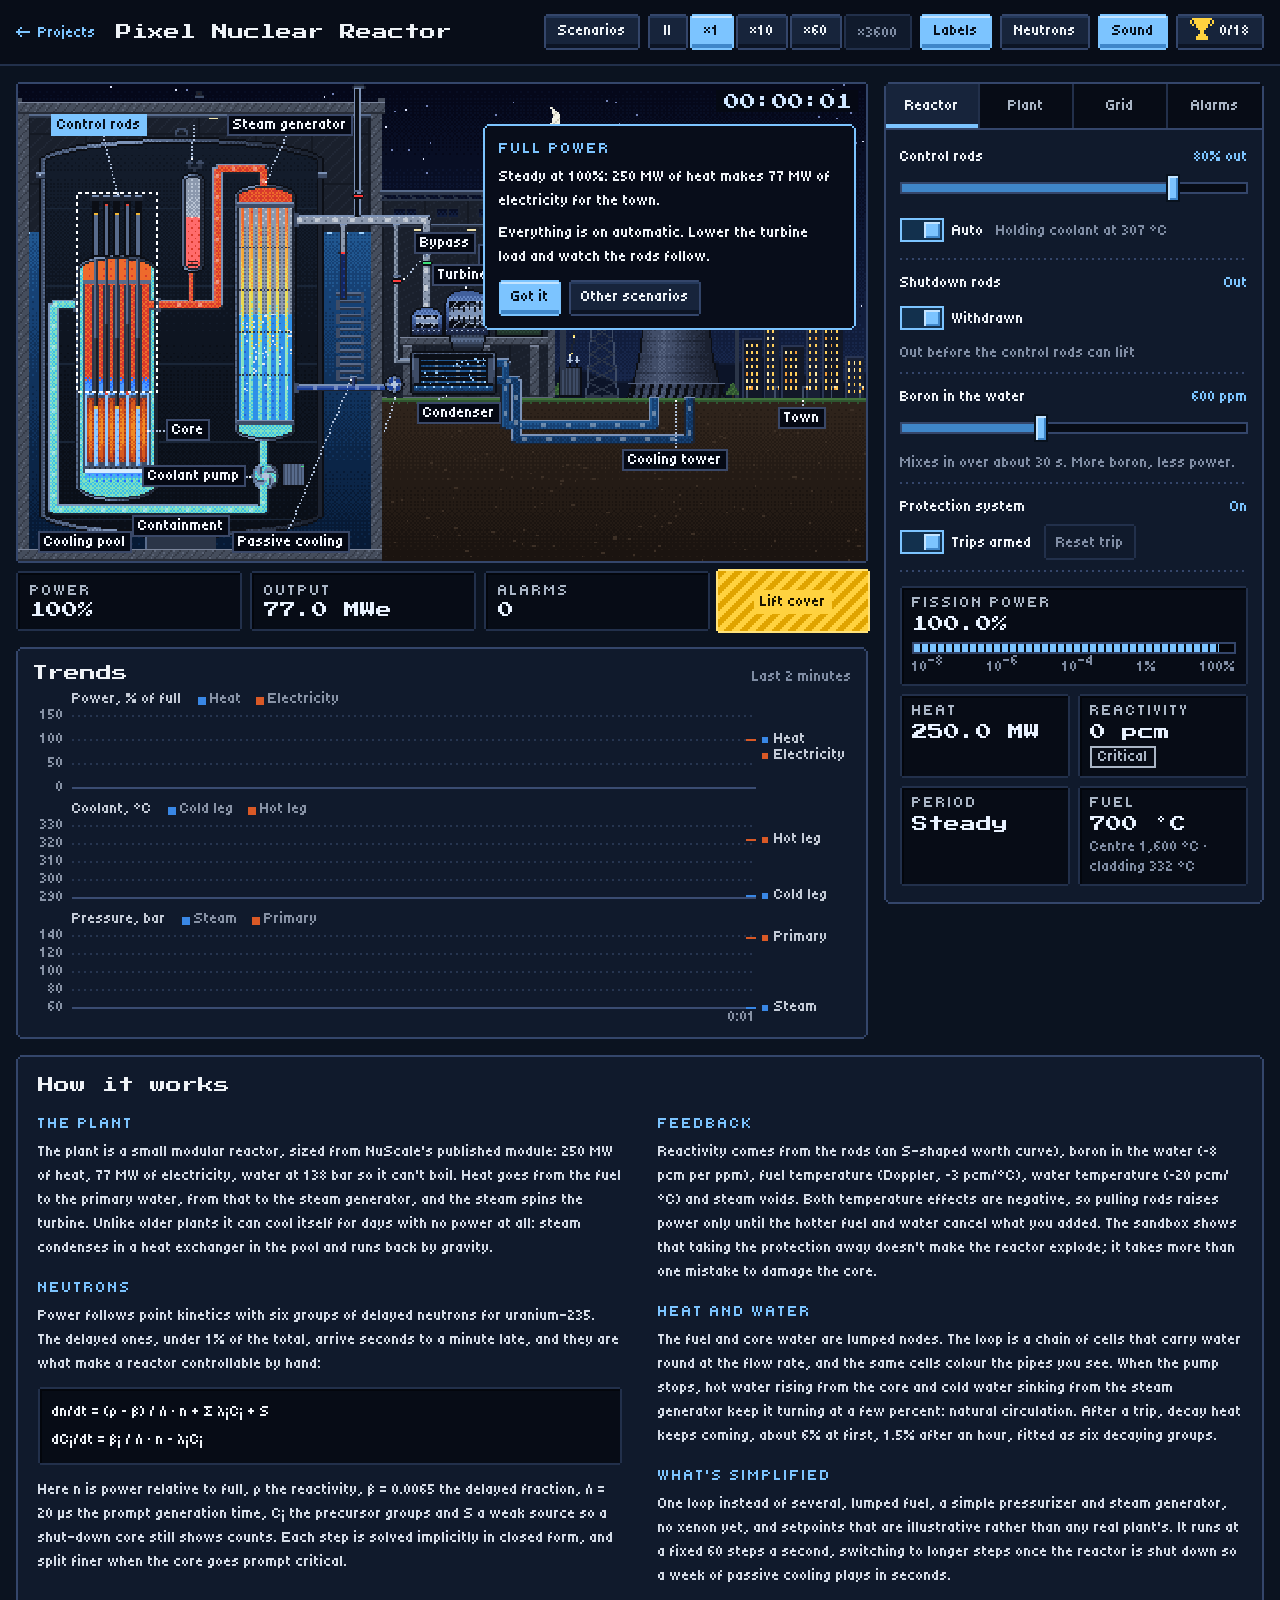
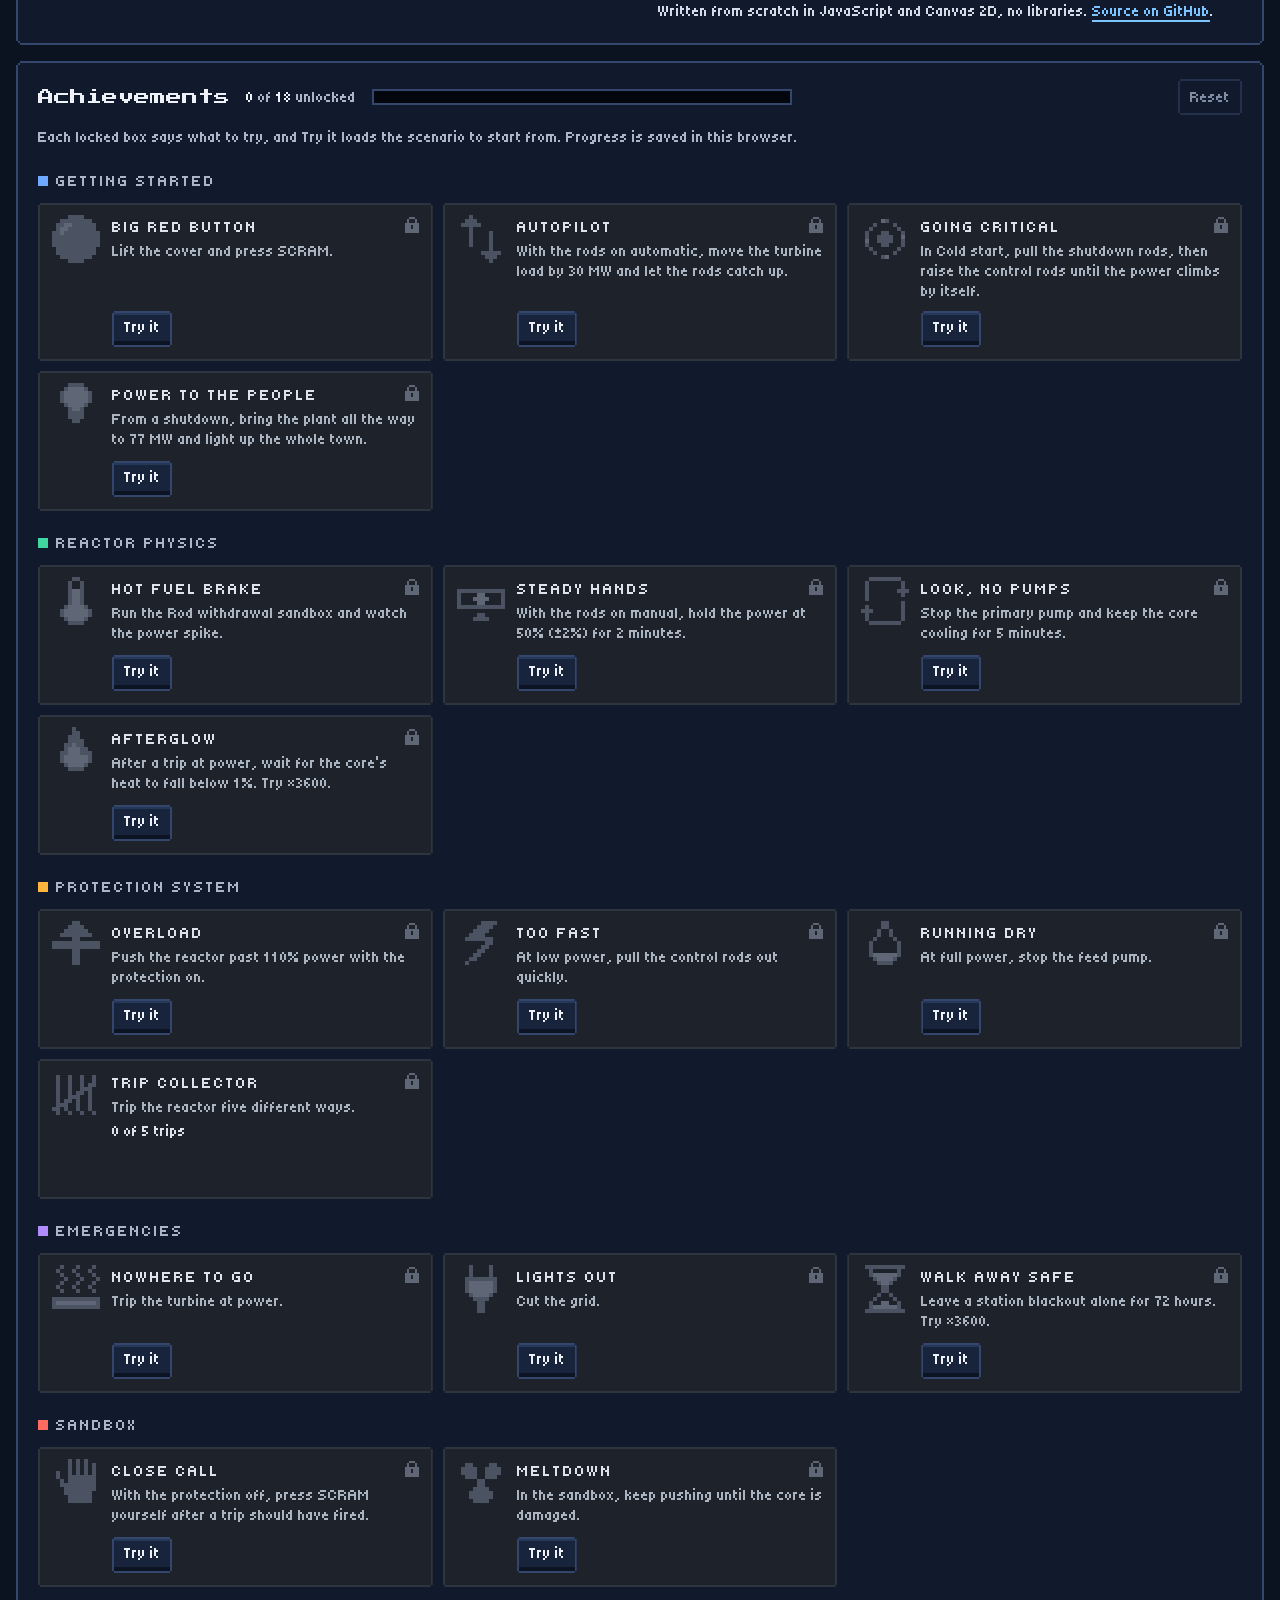
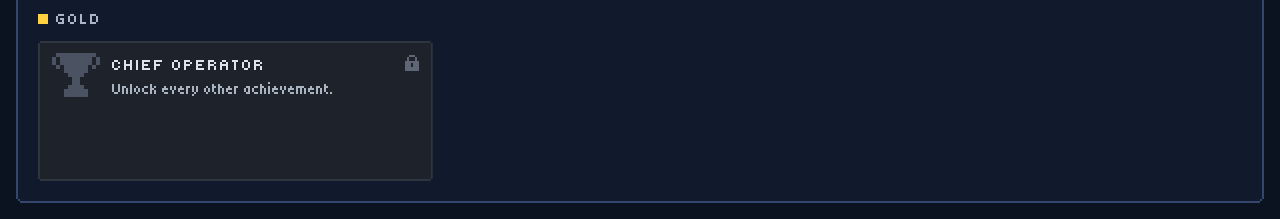
==== commit b7d187a0: "Redraw the reactor page in pixel art The whole page now follows the plant's pixel style: one 2px gri" ====
--- a/reactor/index.html
+++ b/reactor/index.html
@@ -17,12 +17,12 @@
   <meta name="twitter:card" content="summary_large_image">
   <link rel="preconnect" href="https://fonts.googleapis.com">
   <link rel="preconnect" href="https://fonts.gstatic.com" crossorigin>
-  <link href="https://fonts.googleapis.com/css2?family=Inter:wght@400;500;600;700&family=Press+Start+2P&family=VT323&display=swap" rel="stylesheet">
+  <link href="https://fonts.googleapis.com/css2?family=Press+Start+2P&family=Tiny5&display=swap" rel="stylesheet">
   <link rel="stylesheet" href="css/reactor.css">
 </head>
 <body>
   <header class="bar">
-    <a class="back" href="../#projects"><span aria-hidden="true">&larr;</span> Projects</a>
+    <a class="back" href="../#projects"><span class="back-arrow" aria-hidden="true"></span>Projects</a>
     <h1 class="title">Pixel Nuclear Reactor</h1>
     <div class="tools">
       <button type="button" class="tool" id="btn-scenarios" aria-haspopup="dialog">Scenarios</button>
@@ -128,7 +128,7 @@
           </div>
           <div class="ro"><span class="ro-k">Heat</span><span class="ro-v" id="r-heat">250 MW</span></div>
           <div class="ro"><span class="ro-k">Reactivity</span><span class="ro-v" id="r-rho">0 pcm</span><span class="badge" id="r-crit">Critical</span></div>
-          <div class="ro"><span class="ro-k">Period</span><span class="ro-v" id="r-period">&infin;</span></div>
+          <div class="ro"><span class="ro-k">Period</span><span class="ro-v" id="r-period">Steady</span></div>
           <div class="ro"><span class="ro-k">Fuel</span><span class="ro-v" id="r-fuel">700 °C</span><span class="ro-sub" id="r-fuel-sub">Centre 1600 °C</span></div>
         </div>
       </div>
--- a/reactor/css/reactor.css
+++ b/reactor/css/reactor.css
@@ -1,23 +1,43 @@
+/* The whole page is pixel art on one grid: a pixel is 2 × 2 CSS px. Text is
+   set only at sizes where its font lands on that grid (Tiny5 and Press Start
+   2P at 16px), borders are 2px, corners are notched instead of rounded, and
+   there is no blur, gradient or easing anywhere. */
+
+/* Tiny5's percent sign is four pixels square and reads as an x, so the page
+   brings its own on the same grid (reactor/tools/pixel-font.py). */
+@font-face {
+  font-family: "Reactor Pixel";
+  src: url("../fonts/reactor-pixel.woff2") format("woff2");
+  unicode-range: U+25;
+  font-display: swap;
+}
+
 :root {
   --bg: #0b1320;
   --sky: #05081a;
-  --panel: #0f1828;
-  --panel-2: #142035;
-  --panel-3: #1a2942;
-  --line: rgba(255, 255, 255, 0.09);
-  --line-2: rgba(255, 255, 255, 0.16);
+  --panel: #101a2c;
+  --panel-2: #17243b;
+  --panel-3: #203251;
+  --well: #070c16;
+  --line: #22304b;
+  --line-2: #34466b;
   --text: #eef2f6;
-  --muted: #a9b4c2;
-  --dim: #75839a;
+  --muted: #aab6c6;
+  --dim: #7f8ca3;
   --accent: #7cc4ff;
+  --accent-lo: #3f86c9;
   --accent-ink: #08111d;
   --ok: #3ee07a;
   --warn: #ffb020;
   --danger: #ff4a4a;
-  --font: "Inter", system-ui, -apple-system, "Segoe UI", Roboto, sans-serif;
-  --pixel: "Press Start 2P", ui-monospace, monospace;
-  --digits: "VT323", ui-monospace, monospace;
+  --font: "Reactor Pixel", "Tiny5", ui-monospace, monospace;
+  --pixel: "Press Start 2P", "Tiny5", ui-monospace, monospace;
   --gap: 16px;
+  /* Corners with one pixel cut off, and with a two-pixel step for panels. */
+  --notch: polygon(0 2px, 2px 2px, 2px 0, calc(100% - 2px) 0, calc(100% - 2px) 2px, 100% 2px, 100% calc(100% - 2px), calc(100% - 2px) calc(100% - 2px), calc(100% - 2px) 100%, 2px 100%, 2px calc(100% - 2px), 0 calc(100% - 2px));
+  --notch-2: polygon(0 4px, 2px 4px, 2px 2px, 4px 2px, 4px 0, calc(100% - 4px) 0, calc(100% - 4px) 2px, calc(100% - 2px) 2px, calc(100% - 2px) 4px, 100% 4px, 100% calc(100% - 4px), calc(100% - 2px) calc(100% - 4px), calc(100% - 2px) calc(100% - 2px), calc(100% - 4px) calc(100% - 2px), calc(100% - 4px) 100%, 4px 100%, 4px calc(100% - 2px), 2px calc(100% - 2px), 2px calc(100% - 4px), 0 calc(100% - 4px));
+  /* A checkerboard of dark pixels, for dimming what's behind an overlay. */
+  --dither: conic-gradient(#03060e 25%, transparent 0 50%, #03060e 0 75%, transparent 0) 0 0 / 4px 4px;
   color-scheme: dark;
 }
 
@@ -27,28 +47,54 @@
 html {
   background: var(--bg);
   -webkit-tap-highlight-color: transparent;
+  scrollbar-color: var(--line-2) var(--well);
 }
 body {
   margin: 0;
   min-height: 100vh;
   font-family: var(--font);
-  font-size: 15px;
-  line-height: 1.55;
+  font-size: 16px;
+  line-height: 24px;
+  font-weight: 400;
+  font-synthesis: none;
+  -webkit-font-smoothing: none;
+  -moz-osx-font-smoothing: grayscale;
+  font-smooth: never;
+  text-rendering: optimizeSpeed;
   color: var(--text);
-  background:
-    radial-gradient(1000px 520px at 80% -10%, #1a3152 0%, transparent 60%),
-    linear-gradient(180deg, #0b1320 0%, #0d1726 100%);
-  background-attachment: fixed;
-}
-a { color: var(--accent); }
+  background: var(--bg);
+}
+h1, h2, h3, h4, strong, b, label, output { font-weight: 400; }
+a { color: var(--accent); text-decoration-thickness: 2px; text-underline-offset: 4px; }
 a:hover { color: #b3dcff; }
 button, input { font: inherit; color: inherit; }
-:focus-visible { outline: 2px solid var(--accent); outline-offset: 2px; }
+::selection { background: var(--accent); color: var(--accent-ink); }
+:focus-visible { outline: 2px solid #fff; outline-offset: 2px; }
 .sr-only {
   position: absolute; width: 1px; height: 1px; margin: -1px; padding: 0;
   overflow: hidden; clip: rect(0 0 0 0); white-space: nowrap; border: 0;
 }
-sup { font-size: 0.7em; line-height: 0; }
+/* Raised and lowered, never shrunk: the font has one size. */
+sup, sub { font-size: 1em; line-height: 0; }
+sup { vertical-align: 6px; }
+sub { vertical-align: -4px; }
+
+/* Panels: a 2px outline with stepped corners. The four dots put the
+   outline's colour on the corner pixel the step leaves bare. */
+.desk, .trends, .how, .ach-section, .dialog, .damage-box, .brief, .card, .ach-toast, .trend-tip {
+  border: 2px solid var(--bd, var(--line-2));
+  background:
+    linear-gradient(var(--bd, var(--line-2)), var(--bd, var(--line-2))) 0 0 / 2px 2px no-repeat,
+    linear-gradient(var(--bd, var(--line-2)), var(--bd, var(--line-2))) 100% 0 / 2px 2px no-repeat,
+    linear-gradient(var(--bd, var(--line-2)), var(--bd, var(--line-2))) 0 100% / 2px 2px no-repeat,
+    linear-gradient(var(--bd, var(--line-2)), var(--bd, var(--line-2))) 100% 100% / 2px 2px no-repeat,
+    var(--fill, var(--panel));
+  clip-path: var(--notch-2);
+}
+/* Inside a clipped shape the focus ring has to sit inside too. */
+.btn:focus-visible, .tool:focus-visible, .tabs [role="tab"]:focus-visible, .strip-alarms:focus-visible,
+.scenario-list button:focus-visible, .goal:focus-visible, .ach-toast:focus-visible, .drawer-handle:focus-visible,
+.scram-btn:focus-visible, .scram-cover:focus-visible, .card-close:focus-visible { outline-offset: -6px; }
 
 /* Top bar ---------------------------------------------------------------- */
 
@@ -58,44 +104,68 @@
   gap: 12px 20px;
   flex-wrap: wrap;
   padding: 10px var(--gap);
-  border-bottom: 1px solid var(--line);
-  background: rgba(8, 13, 24, 0.85);
+  border-bottom: 2px solid var(--line);
+  background: #080d18;
 }
 .back {
-  font-weight: 600;
   text-decoration: none;
   white-space: nowrap;
   min-height: 44px;
   display: inline-flex;
   align-items: center;
+  gap: 8px;
+}
+/* A pixel arrow: the font has none. */
+.back-arrow {
+  width: 14px;
+  height: 10px;
+  flex: none;
+  background: currentColor;
+  -webkit-mask: url("data:image/svg+xml,%3Csvg xmlns='http://www.w3.org/2000/svg' viewBox='0 0 7 5' shape-rendering='crispEdges'%3E%3Cpath d='M2 0h1v1H2zM1 1h1v1H1zM0 2h7v1H0zM1 3h1v1H1zM2 4h1v1H2z'/%3E%3C/svg%3E") center / contain no-repeat;
+  mask: url("data:image/svg+xml,%3Csvg xmlns='http://www.w3.org/2000/svg' viewBox='0 0 7 5' shape-rendering='crispEdges'%3E%3Cpath d='M2 0h1v1H2zM1 1h1v1H1zM0 2h7v1H0zM1 3h1v1H1zM2 4h1v1H2z'/%3E%3C/svg%3E") center / contain no-repeat;
 }
 .title {
   font-family: var(--pixel);
-  font-size: 14px;
-  font-weight: 400;
+  font-size: 16px;
+  line-height: 24px;
   letter-spacing: 0;
   margin: 0;
-  line-height: 1.4;
   flex: 1 1 auto;
 }
 .tools { display: flex; flex-wrap: wrap; gap: 8px; align-items: center; }
 .speed { display: flex; gap: 2px; }
-.tool {
-  font-family: var(--pixel);
-  font-size: 10px;
-  line-height: 1;
+
+/* Buttons: a key with a lit top edge and a dark lip that goes when pressed. */
+.tool, .btn, .drawer-handle {
+  font-family: var(--font);
+  font-size: 16px;
+  line-height: 16px;
+  white-space: nowrap;
   min-height: 36px;
-  min-width: 40px;
-  padding: 0 10px;
+  padding: 0 12px 4px;
   border: 2px solid var(--line-2);
   border-radius: 0;
-  background: var(--panel);
+  background: var(--panel-2);
+  box-shadow: inset 0 2px 0 #24385a, inset 0 -4px 0 #0c1424;
   color: var(--text);
   cursor: pointer;
-}
-.tool:hover:not(:disabled) { border-color: var(--accent); }
-.tool[aria-pressed="true"] { background: var(--accent); color: var(--accent-ink); border-color: var(--accent); }
-.tool:disabled { opacity: 0.4; cursor: not-allowed; }
+  clip-path: var(--notch);
+}
+.tool { min-width: 40px; }
+.tool:hover:not(:disabled), .btn:hover:not(:disabled) { border-color: var(--accent); }
+.tool:active:not(:disabled), .btn:active:not(:disabled) { padding: 4px 12px 0; box-shadow: inset 0 4px 0 #0c1424; }
+.tool:disabled, .btn:disabled { color: var(--dim); background: var(--panel); border-color: var(--line); box-shadow: none; padding-bottom: 0; cursor: not-allowed; }
+.tool[aria-pressed="true"], .btn.primary {
+  background: var(--accent);
+  color: var(--accent-ink);
+  border-color: var(--accent);
+  box-shadow: inset 0 2px 0 #c4e4ff, inset 0 -4px 0 var(--accent-lo);
+}
+.tool[aria-pressed="true"]:active, .btn.primary:active:not(:disabled) { box-shadow: inset 0 4px 0 var(--accent-lo); }
+.btn.small { padding-left: 10px; padding-right: 10px; }
+.btn.danger { background: #b3121c; border-color: #ff5a5a; color: #fff; box-shadow: inset 0 2px 0 #e0424c, inset 0 -4px 0 #6d0a10; }
+.btn.danger:active:not(:disabled) { box-shadow: inset 0 4px 0 #6d0a10; }
+.btn.toggle[aria-pressed="true"] { background: #12304d; border-color: var(--accent); color: #d9ecff; padding: 4px 10px 0; box-shadow: inset 0 4px 0 #0a1c2e; }
 
 /* Layout ------------------------------------------------------------------ */
 
@@ -132,7 +202,8 @@
   display: flex;
   justify-content: center;
   background: var(--sky);
-  border: 2px solid #1c2740;
+  border: 2px solid var(--line-2);
+  clip-path: var(--notch);
 }
 .scene {
   position: relative;
@@ -148,72 +219,73 @@
   image-rendering: crisp-edges;
   cursor: pointer;
 }
-.labels { position: absolute; inset: 0; pointer-events: none; line-height: 1.2; }
+/* Labels are drawn in the plant's own pixels: --lpx is the size of one of
+   them, to the nearest whole CSS px so the text stays sharp. */
+.labels { position: absolute; inset: 0; pointer-events: none; }
 .label {
   position: absolute;
-  font-family: var(--pixel);
-  font-size: calc(var(--px) * 4px);
+  font-size: calc(var(--lpx, 2) * 8px);
+  line-height: calc(var(--lpx, 2) * 8px);
   color: #f1f5fb;
-  background: rgba(5, 9, 20, 0.82);
-  border: 1px solid rgba(255, 255, 255, 0.22);
-  padding: calc(var(--px) * 1px) calc(var(--px) * 1.5px);
+  background: #050914;
+  border: calc(var(--lpx, 2) * 1px) solid #3a4868;
+  padding: 0 calc(var(--lpx, 2) * 2px) calc(var(--lpx, 2) * 1px);
   white-space: nowrap;
   transform: translate(0, -50%);
 }
 .label.l-right { transform: translate(-100%, -50%); }
 .label.l-center { transform: translate(-50%, -50%); }
-.label.watch { color: var(--accent-ink); background: var(--accent); border-color: var(--accent); font-size: max(6px, calc(var(--px) * 4px)); z-index: 1; }
+.label.watch { color: var(--accent-ink); background: var(--accent); border-color: var(--accent); z-index: 1; }
 .labels.off .label:not(.watch) { display: none; }
+.label.crowded { visibility: hidden; }
 
 .clock {
   position: absolute;
   top: 6px;
   right: 8px;
-  font-family: var(--digits);
-  font-size: 22px;
-  line-height: 1;
+  font-family: var(--pixel);
+  font-size: 16px;
+  line-height: 16px;
   color: #cfe6ff;
-  background: rgba(5, 9, 20, 0.7);
-  padding: 2px 6px;
+  background: #050914;
+  padding: 4px 6px 2px 8px;
   pointer-events: none;
 }
 .clock.fast { color: var(--warn); }
 
 .brief {
+  --bd: var(--accent);
+  --fill: #080d1a;
   position: absolute;
   right: 10px;
   top: 40px;
-  max-width: min(400px, 40%);
-  line-height: 1.45;
-  font-size: 14px;
-  background: rgba(8, 13, 26, 0.92);
-  border: 2px solid var(--accent);
-  padding: 12px 14px;
-}
-.brief h2 { font-family: var(--pixel); font-size: 11px; font-weight: 400; margin: 0 0 8px; color: var(--accent); line-height: 1.4; }
-.brief p { margin: 0 0 6px; }
-.brief .brief-actions { display: flex; gap: 8px; margin-top: 10px; }
+  max-width: min(400px, 44%);
+  line-height: 24px;
+  padding: 10px 14px 12px;
+}
+.brief h2 { font-size: 16px; line-height: 24px; text-transform: uppercase; letter-spacing: 2px; margin: 0 0 4px; color: var(--accent); }
+.brief p { margin: 0 0 8px; }
+.brief .brief-actions { display: flex; flex-wrap: wrap; gap: 8px; margin-top: 12px; }
 
 .card {
-  position: absolute;
-  width: min(300px, calc(100% - 16px));
-  line-height: 1.45;
-  font-size: 13.5px;
-  background: rgba(8, 13, 26, 0.95);
-  border: 2px solid var(--line-2);
-  padding: 12px 14px;
+  --fill: #080d1a;
+  position: absolute;
+  width: min(320px, calc(100% - 16px));
+  line-height: 24px;
+  padding: 10px 14px 12px;
   z-index: 3;
 }
-.card h2 { font-family: var(--pixel); font-size: 10px; font-weight: 400; margin: 0 28px 8px 0; line-height: 1.5; color: var(--text); }
+.card h2 { font-size: 16px; line-height: 24px; text-transform: uppercase; letter-spacing: 2px; margin: 0 32px 4px 0; color: var(--accent); }
 .card p { margin: 0 0 8px; color: var(--muted); }
-.card dl { display: grid; grid-template-columns: auto 1fr; gap: 2px 12px; margin: 0; }
+.card dl { display: grid; grid-template-columns: auto 1fr; gap: 0 12px; margin: 0; }
 .card dt { color: var(--dim); }
-.card dd { margin: 0; font-family: var(--digits); font-size: 19px; line-height: 1.1; text-align: right; }
+.card dd { margin: 0; text-align: right; color: #e8f2ff; }
 .card .card-close {
-  position: absolute; top: 4px; right: 4px;
+  position: absolute; top: 2px; right: 2px;
   width: 36px; height: 36px; border: 0; background: transparent; cursor: pointer;
-  font-size: 20px; line-height: 1; color: var(--muted);
-}
+  font-size: 16px; line-height: 16px; color: var(--muted);
+}
+.card .card-close:hover { color: var(--text); }
 .card .card-actions { display: flex; flex-wrap: wrap; gap: 6px; margin-top: 10px; }
 
 .damage {
@@ -221,21 +293,21 @@
   inset: 0;
   display: grid;
   place-items: center;
-  background: rgba(4, 6, 14, 0.72);
+  background: var(--dither), rgba(4, 6, 14, 0.5);
   z-index: 4;
-  line-height: 1.5;
+  line-height: 24px;
   padding: 12px;
 }
 .damage-box {
-  max-width: 460px;
-  background: #0d1424;
-  border: 2px solid var(--warn);
-  padding: 18px 20px;
-  font-size: 14.5px;
-}
-.damage-box h2 { font-family: var(--pixel); font-size: 16px; font-weight: 400; margin: 0 0 12px; color: var(--warn); line-height: 1.3; }
-.damage-box .eyebrow { font-family: var(--pixel); font-size: 9px; color: var(--muted); margin: 0 0 10px; }
-.damage-note { color: var(--muted); font-size: 13px; }
+  --bd: var(--warn);
+  --fill: #0d1424;
+  max-width: 480px;
+  padding: 16px 20px 18px;
+}
+.damage-box h2 { font-family: var(--pixel); font-size: 16px; line-height: 24px; margin: 0 0 10px; color: var(--warn); }
+.damage-box p { margin: 0 0 8px; }
+.damage-box .eyebrow { text-transform: uppercase; letter-spacing: 2px; color: var(--muted); margin: 0 0 6px; }
+.damage-note { color: var(--muted); }
 .damage-actions { display: flex; flex-wrap: wrap; gap: 8px; margin-top: 12px; }
 
 /* Status strip and SCRAM ---------------------------------------------------- */
@@ -252,14 +324,15 @@
   flex-direction: column;
   justify-content: center;
   min-width: 0;
-  padding: 4px 12px;
-  background: var(--panel);
+  padding: 4px 12px 6px;
+  background: var(--well);
   border: 2px solid var(--line);
-  line-height: 1.1;
+  box-shadow: inset 2px 2px 0 #03060c;
   text-align: left;
-}
-.strip-item .k { font-size: 11px; text-transform: uppercase; letter-spacing: 0.08em; color: var(--muted); }
-.strip-item .v { font-family: var(--digits); font-size: 26px; white-space: nowrap; }
+  clip-path: var(--notch);
+}
+.strip-item .k { line-height: 20px; text-transform: uppercase; letter-spacing: 2px; color: var(--muted); }
+.strip-item .v { font-family: var(--pixel); font-size: 16px; line-height: 20px; white-space: nowrap; color: #e8f2ff; }
 .strip-alarms { cursor: pointer; }
 .strip-alarms.active { border-color: var(--warn); }
 .strip-alarms.active .v { color: var(--warn); }
@@ -267,89 +340,133 @@
 .strip-alarms.trip .v { color: var(--danger); }
 .strip-alarms.flash { animation: flash 0.8s steps(2) infinite; }
 
-.scram { position: relative; flex: 0 0 150px; min-height: 56px; }
+.scram { position: relative; flex: 0 0 150px; min-height: 60px; }
 .scram-btn {
   position: absolute; inset: 0;
   width: 100%;
   font-family: var(--pixel);
-  font-size: 14px;
+  font-size: 16px;
+  line-height: 16px;
+  padding: 0 0 6px;
   color: #fff;
   background: #b3121c;
-  border: 3px solid #ff5a5a;
-  box-shadow: inset 0 -5px 0 #6d0a10;
+  border: 2px solid #ff5a5a;
+  box-shadow: inset 0 2px 0 #e0424c, inset 0 -6px 0 #6d0a10;
   cursor: pointer;
-}
-.scram-btn:active { box-shadow: inset 0 3px 0 #6d0a10; }
+  clip-path: var(--notch);
+}
+.scram-btn:active { padding: 6px 0 0; box-shadow: inset 0 6px 0 #6d0a10; }
+/* Hazard stripes in whole pixels: an 8 × 8 tile shown at 2px a pixel. */
 .scram-cover {
-  position: absolute; inset: -3px;
+  position: absolute; inset: -2px;
   z-index: 2;
-  font-family: var(--pixel);
-  font-size: 9px;
+  font-family: var(--font);
+  font-size: 16px;
+  line-height: 16px;
   color: #1a1400;
-  border: 2px solid #ffd23f;
-  background: repeating-linear-gradient(-45deg, #ffd23f 0 8px, #f2b705 8px 16px);
-  opacity: 0.94;
+  border: 2px solid #ffe27a;
+  background: #ffd23f url("data:image/svg+xml,%3Csvg xmlns='http://www.w3.org/2000/svg' viewBox='0 0 8 8' shape-rendering='crispEdges'%3E%3Cpath fill='%23e0a400' d='M0 0h4v1H0zM7 1h1v1H7zM0 1h3v1H0zM6 2h2v1H6zM0 2h2v1H0zM5 3h3v1H5zM0 3h1v1H0zM4 4h4v1H4zM3 5h4v1H3zM2 6h4v1H2zM1 7h4v1H1z'/%3E%3C/svg%3E") 0 0 / 16px 16px;
   cursor: pointer;
-  transform-origin: top center;
-  transition: transform 0.18s ease-out;
-}
-.scram-cover span { background: #ffd23f; padding: 2px 4px; }
-.scram.open .scram-cover { transform: perspective(300px) rotateX(78deg) translateY(-12px); pointer-events: none; }
+  clip-path: var(--notch);
+}
+.scram-cover span { background: #ffd23f; padding: 2px 6px 4px; }
+.scram.open .scram-cover { visibility: hidden; }
 
 /* Desk ---------------------------------------------------------------------- */
 
-.desk {
-  background: var(--panel);
-  border: 2px solid var(--line);
-}
 .tabs {
   display: grid;
   grid-template-columns: repeat(4, 1fr);
-  border-bottom: 2px solid var(--line);
+  border-bottom: 2px solid var(--line-2);
+  background: var(--well);
 }
 .tabs [role="tab"] {
-  font-family: var(--pixel);
-  font-size: 9px;
+  font-size: 16px;
+  line-height: 16px;
   min-height: 44px;
-  padding: 0 4px;
+  padding: 0 4px 2px;
   background: transparent;
   border: 0;
-  border-right: 1px solid var(--line);
+  border-right: 2px solid var(--line);
   color: var(--muted);
   cursor: pointer;
 }
 .tabs [role="tab"]:last-child { border-right: 0; }
-.tabs [role="tab"][aria-selected="true"] { color: var(--text); background: var(--panel-2); box-shadow: inset 0 -3px 0 var(--accent); }
+.tabs [role="tab"]:hover { color: var(--text); }
+.tabs [role="tab"][aria-selected="true"] { color: var(--text); background: var(--panel-2); box-shadow: inset 0 -4px 0 var(--accent); }
 .tabs [role="tab"].attn { color: var(--warn); }
-.panel { padding: 14px 14px 16px; }
-
-.ctl { padding: 10px 0 12px; border-bottom: 1px solid var(--line); }
+.panel { padding: 12px 14px 16px; }
+
+/* A dotted rule between controls. */
+.ctl { padding: 10px 0 12px; background: repeating-linear-gradient(90deg, var(--line-2) 0 2px, transparent 2px 6px) 0 100% / 100% 2px no-repeat; }
 .ctl:first-child { padding-top: 2px; }
 .ctl-head { display: flex; justify-content: space-between; align-items: baseline; gap: 8px; }
-.ctl-head label, .ctl-name { font-weight: 600; font-size: 14px; }
-.ctl-head output { font-family: var(--digits); font-size: 22px; line-height: 1; color: #d9ecff; white-space: nowrap; }
-.ctl-row { display: flex; flex-wrap: wrap; align-items: center; gap: 8px 12px; margin-top: 6px; }
-.hint { font-size: 12.5px; color: var(--dim); }
+.ctl-head output { color: var(--accent); white-space: nowrap; text-align: right; }
+.ctl-head output.warn { color: var(--warn); }
+.ctl-row { display: flex; flex-wrap: wrap; align-items: center; gap: 6px 12px; margin-top: 6px; }
+.hint { color: var(--dim); line-height: 20px; }
 .ctl-protect.off .ctl-name, .ctl-protect.off output { color: var(--warn); }
 
+/* Sliders: a sunken track that fills to the handle (--fill is set by ui.js)
+   and a square handle. */
 input[type="range"] {
+  -webkit-appearance: none;
+  appearance: none;
+  display: block;
   width: 100%;
   height: 36px;
   margin: 2px 0 0;
-  accent-color: var(--accent);
+  padding: 0;
   cursor: pointer;
   background: transparent;
 }
-input[type="range"]:disabled { opacity: 0.4; cursor: not-allowed; }
-
-.switch { display: inline-flex; align-items: center; gap: 8px; cursor: pointer; min-height: 36px; font-size: 14px; }
+input[type="range"]::-webkit-slider-runnable-track {
+  height: 12px;
+  border: 2px solid var(--line-2);
+  background: linear-gradient(90deg, var(--accent-lo) var(--fill, 50%), var(--well) var(--fill, 50%));
+}
+input[type="range"]::-moz-range-track {
+  height: 8px;
+  border: 2px solid var(--line-2);
+  background: var(--well);
+}
+input[type="range"]::-moz-range-progress { height: 8px; background: var(--accent-lo); }
+input[type="range"]::-webkit-slider-thumb {
+  -webkit-appearance: none;
+  appearance: none;
+  width: 14px;
+  height: 28px;
+  margin-top: -10px;
+  border: 2px solid var(--accent-ink);
+  border-radius: 0;
+  background: var(--accent);
+  box-shadow: inset 2px 2px 0 #c4e4ff, inset -2px -2px 0 var(--accent-lo);
+}
+input[type="range"]::-moz-range-thumb {
+  width: 10px;
+  height: 24px;
+  border: 2px solid var(--accent-ink);
+  border-radius: 0;
+  background: var(--accent);
+  box-shadow: inset 2px 2px 0 #c4e4ff, inset -2px -2px 0 var(--accent-lo);
+}
+input[type="range"]:disabled { cursor: not-allowed; }
+input[type="range"]:disabled::-webkit-slider-runnable-track { border-color: var(--line); background: linear-gradient(90deg, #26344f var(--fill, 50%), var(--well) var(--fill, 50%)); }
+input[type="range"]:disabled::-webkit-slider-thumb { background: #55647f; box-shadow: inset 2px 2px 0 #6f7f9b, inset -2px -2px 0 #3c4961; }
+input[type="range"]:disabled::-moz-range-track { border-color: var(--line); }
+input[type="range"]:disabled::-moz-range-progress { background: #26344f; }
+input[type="range"]:disabled::-moz-range-thumb { background: #55647f; box-shadow: inset 2px 2px 0 #6f7f9b, inset -2px -2px 0 #3c4961; }
+
+/* Switches: a square knob that jumps across. */
+.switch { display: inline-flex; align-items: center; gap: 8px; cursor: pointer; min-height: 36px; }
 .switch input {
   appearance: none;
   -webkit-appearance: none;
-  width: 40px; height: 22px;
+  width: 44px; height: 24px;
   margin: 0;
   border: 2px solid var(--line-2);
-  background: #0a111d;
+  border-radius: 0;
+  background: var(--well);
   position: relative;
   cursor: pointer;
   flex: none;
@@ -357,59 +474,38 @@
 .switch input::after {
   content: "";
   position: absolute; top: 2px; left: 2px;
-  width: 14px; height: 14px;
-  background: var(--dim);
-  transition: transform 0.12s;
+  width: 16px; height: 16px;
+  background: #6c7a92;
+  box-shadow: inset 2px 2px 0 #8d9bb3, inset -2px -2px 0 #4a566b;
 }
 .switch input:checked { border-color: var(--accent); background: #12304d; }
-.switch input:checked::after { transform: translateX(18px); background: var(--accent); }
-.switch input:disabled { opacity: 0.4; cursor: not-allowed; }
-.switch input:disabled + span { opacity: 0.5; }
-
-.btn {
-  white-space: nowrap;
-  font-family: var(--pixel);
-  font-size: 10px;
-  line-height: 1.2;
-  min-height: 40px;
-  padding: 0 14px;
-  border: 2px solid var(--line-2);
-  border-radius: 0;
-  background: var(--panel-2);
-  color: var(--text);
-  cursor: pointer;
-}
-.btn.small { min-height: 36px; padding: 0 10px; font-size: 9px; }
-.btn:hover:not(:disabled) { border-color: var(--accent); }
-.btn:disabled { opacity: 0.4; cursor: not-allowed; }
-.btn.primary { background: var(--accent); color: var(--accent-ink); border-color: var(--accent); }
-.btn.danger { background: #8e1119; border-color: #ff5a5a; color: #fff; }
-.btn.toggle[aria-pressed="true"] { background: #12304d; border-color: var(--accent); color: #d9ecff; }
+.switch input:checked::after { left: 22px; background: var(--accent); box-shadow: inset 2px 2px 0 #c4e4ff, inset -2px -2px 0 var(--accent-lo); }
+.switch input:disabled { border-color: var(--line); cursor: not-allowed; }
+.switch input:disabled::after { background: #3c4961; box-shadow: none; }
+.switch input:disabled + span { color: var(--dim); }
 
 /* Readouts ------------------------------------------------------------------ */
 
 .ro-grid { display: grid; grid-template-columns: 1fr 1fr; gap: 8px; margin-top: 14px; }
 .ro {
-  background: #0a111d;
-  border: 1px solid var(--line);
-  padding: 6px 10px 8px;
-  line-height: 1.1;
+  background: var(--well);
+  border: 2px solid var(--line);
+  box-shadow: inset 2px 2px 0 #03060c;
+  padding: 4px 10px 8px;
   min-width: 0;
+  clip-path: var(--notch);
 }
 .ro.wide { grid-column: 1 / -1; }
-.ro-k { display: block; font-size: 11px; text-transform: uppercase; letter-spacing: 0.08em; color: var(--muted); margin-bottom: 2px; }
-.ro-v { font-family: var(--digits); font-size: 28px; color: #e8f2ff; white-space: nowrap; }
-.ro-sub { display: block; font-size: 12px; color: var(--dim); margin-top: 2px; }
+.ro-k { display: block; line-height: 20px; text-transform: uppercase; letter-spacing: 2px; color: var(--muted); }
+.ro-v { display: block; font-family: var(--pixel); font-size: 16px; line-height: 24px; color: #e8f2ff; white-space: nowrap; }
+.ro-sub { display: block; line-height: 20px; color: var(--dim); }
 .ro-v.warn { color: var(--warn); }
 .ro-v.danger { color: var(--danger); }
 .badge {
   display: inline-block;
-  margin-left: 6px;
-  font-family: var(--pixel);
-  font-size: 8px;
-  padding: 3px 5px;
-  vertical-align: 5px;
-  border: 1px solid currentColor;
+  line-height: 16px;
+  padding: 0 6px 2px;
+  border: 2px solid currentColor;
   color: var(--muted);
 }
 .badge.sub { color: #7fb6ff; }
@@ -417,109 +513,108 @@
 .badge.super { color: var(--warn); }
 .badge.prompt { color: var(--danger); }
 
-.logmeter { position: relative; height: 10px; margin-top: 6px; background: #050a14; border: 1px solid var(--line-2); }
-.logmeter::before {
+/* Meters: flat fills cut into blocks. */
+.logmeter, .bar-meter { position: relative; height: 12px; margin-top: 6px; background: #03060c; border: 2px solid var(--line-2); }
+.logmeter::after, .bar-meter::after {
   content: ""; position: absolute; inset: 0;
-  background: repeating-linear-gradient(90deg, transparent 0 calc(12.5% - 1px), rgba(255, 255, 255, 0.18) calc(12.5% - 1px) 12.5%);
-}
-.logmeter-fill { position: absolute; left: 0; top: 0; bottom: 0; width: 0; background: linear-gradient(90deg, #2a6cff, #8fc8ff); }
-.logmeter-fill.hot { background: linear-gradient(90deg, #2a6cff, #8fc8ff 70%, #ffb020); }
-.logmeter-scale { display: flex; justify-content: space-between; font-size: 10.5px; color: var(--dim); margin-top: 3px; }
-.bar-meter { position: relative; height: 8px; margin-top: 6px; background: #050a14; border: 1px solid var(--line-2); }
-.bar-meter-fill { position: absolute; left: 0; top: 0; bottom: 0; width: 0; background: #ffcf5c; }
+  background: repeating-linear-gradient(90deg, transparent 0 6px, #03060c 6px 8px);
+}
+.logmeter-fill, .bar-meter-fill { position: absolute; left: 0; top: 0; bottom: 0; width: 0; }
+.logmeter-fill { background: var(--accent); }
+.logmeter-fill.hot { background: var(--warn); }
+.bar-meter-fill { background: #ffcf5c; }
+.logmeter-scale { display: flex; justify-content: space-between; line-height: 20px; color: var(--dim); margin-top: 2px; }
 
 /* Alarms -------------------------------------------------------------------- */
 
-.h { font-family: var(--pixel); font-size: 10px; font-weight: 400; margin: 0 0 10px; line-height: 1.4; }
+.h { font-family: var(--pixel); font-size: 16px; line-height: 24px; margin: 0 0 10px; }
 .annunciator-head { display: flex; justify-content: space-between; align-items: center; gap: 8px; margin-bottom: 10px; }
 .annunciator-head .h { margin: 0; }
 .annunciator { list-style: none; margin: 0 0 18px; padding: 0; display: grid; grid-template-columns: repeat(3, 1fr); gap: 4px; }
 .annunciator li {
   margin: 0;
-  min-height: 40px;
+  min-height: 44px;
   display: flex;
   align-items: center;
   justify-content: center;
   text-align: center;
-  font-size: 11px;
-  line-height: 1.15;
-  padding: 4px;
-  color: #59657a;
-  background: #0a0f1a;
-  border: 1px solid #1d2638;
-}
-.annunciator li.on { color: #1f1400; background: #e8a21a; border-color: #ffd36b; }
-.annunciator li.on.red { color: #fff; background: #b3121c; border-color: #ff6a6a; }
-.annunciator li.first { box-shadow: inset 0 0 0 2px #fff; }
+  line-height: 16px;
+  padding: 2px 4px 4px;
+  color: #5d6a80;
+  background: var(--well);
+  border: 2px solid #1b2538;
+  clip-path: var(--notch);
+}
+.annunciator li.on { color: #1f1400; background: #e8a21a; border-color: #ffd36b; box-shadow: inset 0 -4px 0 #b57a0c; }
+.annunciator li.on.red { color: #fff; background: #b3121c; border-color: #ff6a6a; box-shadow: inset 0 -4px 0 #6d0a10; }
+.annunciator li.first { border-color: #fff; }
 .annunciator li.flash { animation: flash 0.8s steps(2) infinite; }
 @keyframes flash { 50% { filter: brightness(0.45); } }
 
-.log { list-style: none; margin: 0; padding: 0; max-height: 300px; overflow-y: auto; font-size: 13px; border-top: 1px solid var(--line); }
-.log li { display: grid; grid-template-columns: 74px 1fr; gap: 8px; padding: 5px 2px; border-bottom: 1px solid var(--line); margin: 0; }
-.log time { font-family: var(--digits); font-size: 18px; line-height: 1.05; color: var(--dim); }
+.log { list-style: none; margin: 0; padding: 0; max-height: 300px; overflow-y: auto; border-top: 2px solid var(--line); scrollbar-color: var(--line-2) var(--well); }
+.log li { display: grid; grid-template-columns: 64px 1fr; gap: 8px; padding: 4px 2px 6px; margin: 0; line-height: 20px; background: repeating-linear-gradient(90deg, var(--line) 0 2px, transparent 2px 6px) 0 100% / 100% 2px no-repeat; }
+.log time { color: var(--dim); }
 .log .warn { color: #ffd27a; }
 .log .trip { color: #ff8a8a; }
 .log .empty { color: var(--dim); display: block; }
 
-/* Trends -------------------------------------------------------------------- */
-
-.trends { background: var(--panel); border: 2px solid var(--line); padding: 12px 14px 10px; }
+/* Trends: drawn by trend.js in the same 2px pixels ---------------------------- */
+
+.trends { padding: 12px 14px 10px; }
 .trend-head { display: flex; justify-content: space-between; align-items: baseline; gap: 8px; }
 .trend-head .h { margin-bottom: 6px; }
-.trend-span { font-size: 12px; color: var(--dim); }
+.trend-span { color: var(--dim); }
 .trend-box { position: relative; }
-#trend { display: block; width: 100%; height: 300px; touch-action: pan-y; }
+#trend { display: block; width: 100%; height: 336px; touch-action: pan-y; }
 .trend-tip {
+  --fill: #060a14;
   position: absolute;
   top: 0;
-  min-width: 150px;
+  min-width: 170px;
   pointer-events: none;
-  font-size: 12px;
-  line-height: 1.35;
-  background: rgba(6, 10, 20, 0.94);
-  border: 1px solid var(--line-2);
-  padding: 6px 8px;
-}
-.trend-tip .tt-time { color: var(--dim); margin-bottom: 2px; }
-.trend-tip .tt-row { display: flex; align-items: center; gap: 6px; }
-.trend-tip .tt-key { width: 12px; height: 2px; flex: none; }
-.trend-tip .tt-v { font-weight: 600; color: var(--text); }
+  line-height: 20px;
+  padding: 4px 8px 6px;
+}
+.trend-tip .tt-time { color: var(--dim); }
+.trend-tip .tt-row { display: flex; align-items: center; gap: 8px; }
+.trend-tip .tt-key { width: 8px; height: 8px; flex: none; }
+.trend-tip .tt-v { color: var(--text); }
 .trend-tip .tt-n { color: var(--muted); }
 
 /* How it works ---------------------------------------------------------------- */
 
-.how { background: var(--panel); border: 2px solid var(--line); padding: 18px 20px 8px; }
-.how h2 { font-family: var(--pixel); font-size: 13px; font-weight: 400; margin: 0 0 14px; line-height: 1.4; }
-.how h3 { font-size: 12px; text-transform: uppercase; letter-spacing: 0.08em; color: var(--muted); margin: 14px 0 6px; }
-.how-grid { display: grid; grid-template-columns: 1fr 1fr; gap: 8px 36px; max-width: 1300px; }
+.how { padding: 16px 20px 8px; }
+.how h2 { font-family: var(--pixel); font-size: 16px; line-height: 24px; margin: 0 0 14px; }
+.how h3 { font-size: 16px; text-transform: uppercase; letter-spacing: 2px; color: var(--accent); margin: 16px 0 4px; }
+.how-grid { display: grid; grid-template-columns: 1fr 1fr; gap: 8px 36px; max-width: 1400px; }
 .how-grid > div > h3:first-child { margin-top: 0; }
-.how p { color: #cfd7e3; margin: 0 0 10px; }
+.how p { color: #d3dbe6; margin: 0 0 12px; }
 .eq {
-  font-family: ui-monospace, SFMono-Regular, Menlo, monospace;
-  font-size: 13.5px;
-  background: #0a111d;
-  border: 1px solid var(--line);
-  padding: 8px 12px;
+  background: var(--well);
+  border: 2px solid var(--line);
+  box-shadow: inset 2px 2px 0 #03060c;
+  padding: 8px 12px 10px;
+  line-height: 28px;
   color: var(--text) !important;
   overflow-x: auto;
-}
-.source { font-size: 13.5px; }
+  clip-path: var(--notch);
+}
 @media (max-width: 800px) { .how-grid { grid-template-columns: 1fr; } }
 
 /* Dialogs -------------------------------------------------------------------- */
 
 .dialog {
+  --fill: #0d1424;
   padding: 0;
-  border: 2px solid var(--line-2);
-  background: #0d1424;
   color: var(--text);
-  max-width: min(560px, calc(100vw - 24px));
+  max-width: min(580px, calc(100vw - 24px));
   width: 100%;
 }
-.dialog::backdrop { background: rgba(3, 6, 14, 0.7); }
-.dialog-box { padding: 16px 18px 18px; }
-.dialog-box h2 { font-family: var(--pixel); font-size: 12px; font-weight: 400; margin: 0 0 12px; line-height: 1.4; }
-.dialog-head { display: flex; justify-content: space-between; align-items: center; gap: 12px; margin-bottom: 8px; }
+.dialog::backdrop { background: var(--dither), rgba(3, 6, 14, 0.55); }
+.dialog-box { padding: 14px 18px 18px; }
+.dialog-box h2 { font-family: var(--pixel); font-size: 16px; line-height: 24px; margin: 0 0 12px; }
+.dialog-box p { margin: 0 0 8px; }
+.dialog-head { display: flex; justify-content: space-between; align-items: center; gap: 12px; margin-bottom: 10px; }
 .dialog-head h2 { margin: 0; }
 .dialog-actions { display: flex; flex-wrap: wrap; gap: 8px; margin-top: 14px; }
 .scenario-list { list-style: none; margin: 0; padding: 0; display: grid; gap: 8px; }
@@ -527,15 +622,17 @@
 .scenario-list button {
   width: 100%;
   text-align: left;
-  padding: 10px 12px;
+  padding: 6px 12px 10px;
   background: var(--panel-2);
-  border: 2px solid var(--line);
+  border: 2px solid var(--line-2);
+  box-shadow: inset 0 2px 0 #24385a, inset 0 -4px 0 #0c1424;
   cursor: pointer;
-  line-height: 1.4;
+  line-height: 24px;
+  clip-path: var(--notch);
 }
 .scenario-list button:hover, .scenario-list button:focus-visible { border-color: var(--accent); }
-.scenario-list .sc-name { display: block; font-family: var(--pixel); font-size: 10px; margin-bottom: 6px; color: var(--text); }
-.scenario-list .sc-brief { display: block; font-size: 13px; color: var(--muted); }
+.scenario-list .sc-name { display: block; text-transform: uppercase; letter-spacing: 2px; color: var(--text); }
+.scenario-list .sc-brief { display: block; line-height: 20px; color: var(--muted); }
 .scenario-list .sandbox .sc-name { color: var(--warn); }
 .scenario-list .current { border-color: var(--accent); }
 
@@ -553,71 +650,73 @@
   z-index: 2;
   display: flex;
   align-items: center;
-  gap: 6px;
-  max-width: calc(59% - 140px);
-  padding: 5px 9px;
-  font-size: 12.5px;
-  line-height: 1.3;
+  gap: 8px;
+  max-width: calc(59% - 200px);
+  padding: 0 8px 2px;
+  font-size: 16px;
+  line-height: 20px;
   text-align: left;
   color: var(--text);
-  background: rgba(5, 9, 20, 0.88);
+  background: #050914;
   border: 2px solid var(--b, var(--accent));
   cursor: pointer;
-}
-.goal-k { font-family: var(--pixel); font-size: 8px; color: var(--b, var(--accent)); flex: none; }
-#goal-name { font-weight: 600; white-space: nowrap; overflow: hidden; text-overflow: ellipsis; }
+  clip-path: var(--notch);
+}
+.goal-k { text-transform: uppercase; letter-spacing: 2px; color: var(--b, var(--accent)); flex: none; }
+#goal-name { white-space: nowrap; overflow: hidden; }
 /* The briefing over the plant already leads with the goal. */
 .brief:not([hidden]) ~ .goal { display: none; }
-.brief .brief-goal { margin: 0 0 10px; padding: 2px 0 2px 10px; border-left: 4px solid var(--b, var(--accent)); }
-.brief-goal-k { display: block; font-family: var(--pixel); font-size: 9px; color: var(--b, var(--accent)); margin-bottom: 5px; }
-.brief-goal strong { color: var(--text); }
+.brief .brief-goal { margin: 0 0 10px; padding: 0 0 2px 10px; border-left: 4px solid var(--b, var(--accent)); }
+.brief-goal-k { display: block; text-transform: uppercase; letter-spacing: 2px; color: var(--b, var(--accent)); }
+.brief-goal strong { color: #fff; }
 
 /* The banner that pops up over the bottom of the plant, and its sparks. */
 .ach-toast {
+  --bd: var(--b);
+  --fill: #0b1222;
   position: absolute;
   bottom: 12px;
   left: 50%;
   z-index: 7;
   display: flex;
   align-items: center;
-  gap: 12px;
+  gap: 14px;
   width: max-content;
   max-width: calc(100% - 20px);
-  padding: 10px 18px 10px 12px;
-  line-height: 1.3;
+  padding: 10px 18px 12px 12px;
+  line-height: 24px;
   text-align: left;
   color: var(--text);
-  background: #0b1222;
-  border: 3px solid var(--b);
-  box-shadow: 0 0 0 3px #03060d, 0 12px 28px rgba(0, 0, 0, 0.55);
   cursor: pointer;
-  opacity: 0;
-  transform: translate(-50%, 18px);
-  transition: opacity 0.2s, transform 0.4s cubic-bezier(0.2, 1.6, 0.4, 1);
-}
-.ach-toast.show { opacity: 1; transform: translate(-50%, 0); }
-.ach-toast-icon { width: 36px; height: 36px; image-rendering: pixelated; flex: none; }
-.ach-toast-text { display: flex; flex-direction: column; gap: 5px; min-width: 0; }
-.ach-toast-k { font-family: var(--pixel); font-size: 9px; color: var(--b); }
-.ach-toast-name { font-size: 17px; font-weight: 700; }
+  visibility: hidden;
+  transform: translate(-50%, 16px);
+  transition: transform 0.24s steps(4, end), visibility 0s 0.24s;
+}
+.ach-toast.show { visibility: visible; transform: translate(-50%, 0); transition: transform 0.24s steps(4, end); }
+/* Over the core-damage notice it moves to the top, clear of the buttons. */
+.damage:not([hidden]) ~ .ach-toast { bottom: auto; top: 12px; }
+.ach-toast-icon { width: 48px; height: 48px; image-rendering: pixelated; flex: none; }
+.ach-toast-text { display: flex; flex-direction: column; gap: 2px; min-width: 0; }
+.ach-toast-k { text-transform: uppercase; letter-spacing: 2px; color: var(--b); }
+.ach-toast-name { font-family: var(--pixel); font-size: 16px; }
 /* Under the banner, so the sparks burst out from behind it. */
 .ach-sparks { position: absolute; inset: 0; width: 100%; height: 100%; z-index: 6; pointer-events: none; image-rendering: pixelated; }
 
 /* The list at the bottom of the page. */
-.ach-section { background: var(--panel); border: 2px solid var(--line); padding: 18px 20px 20px; }
+.ach-section { padding: 16px 20px 20px; }
 .ach-head { display: flex; flex-wrap: wrap; align-items: center; gap: 10px 16px; }
-.ach-head h2 { font-family: var(--pixel); font-size: 13px; font-weight: 400; margin: 0; line-height: 1.4; }
-.ach-sum { margin: 0; color: var(--muted); font-size: 14px; white-space: nowrap; }
-.ach-sum span { color: var(--text); font-weight: 600; }
-.ach-meter { position: relative; flex: 1 1 160px; min-width: 120px; max-width: 420px; height: 14px; background: #050a14; border: 2px solid var(--line-2); }
-.ach-meter-fill { position: absolute; left: 0; top: 0; bottom: 0; width: 0; background: linear-gradient(90deg, #2f6fd6, #3fd6a0 50%, #ffd23f); transition: width 0.6s steps(6, end); }
+.ach-head h2 { font-family: var(--pixel); font-size: 16px; line-height: 24px; margin: 0; }
+.ach-sum { margin: 0; color: var(--muted); white-space: nowrap; }
+.ach-sum span { color: var(--text); }
+.ach-meter { position: relative; flex: 1 1 160px; min-width: 120px; max-width: 420px; height: 16px; background: #03060c; border: 2px solid var(--line-2); }
+.ach-meter-fill { position: absolute; left: 0; top: 0; bottom: 0; width: 0; background: #ffd23f; box-shadow: inset 0 -4px 0 #d9a514; transition: width 0.6s steps(6, end); }
 .ach-meter::after {
   content: ""; position: absolute; inset: 0;
-  background: repeating-linear-gradient(90deg, transparent 0 calc(100% / 18 - 2px), #050a14 calc(100% / 18 - 2px) calc(100% / 18));
+  background: repeating-linear-gradient(90deg, transparent 0 calc(100% / 18 - 2px), #03060c calc(100% / 18 - 2px) calc(100% / 18));
 }
 #ach-reset { margin-left: auto; }
-.ach-intro { color: var(--muted); margin: 10px 0 0; font-size: 14px; max-width: 70ch; }
-.ach-group { display: flex; align-items: center; gap: 8px; font-family: var(--pixel); font-size: 9px; font-weight: 400; line-height: 1.4; color: var(--muted); margin: 20px 0 10px; }
+.ach-intro { color: var(--muted); margin: 10px 0 0; max-width: 760px; }
+.ach-group { display: flex; align-items: center; gap: 8px; font-size: 16px; text-transform: uppercase; letter-spacing: 2px; color: var(--muted); margin: 20px 0 10px; }
 .ach-group::before { content: ""; width: 10px; height: 10px; flex: none; background: var(--b); }
 .ach-grid { list-style: none; margin: 0; padding: 0; display: grid; grid-template-columns: repeat(4, minmax(0, 1fr)); gap: 10px; }
 
@@ -629,38 +728,41 @@
   isolation: isolate;
   overflow: hidden;
   display: grid;
-  grid-template-columns: 36px minmax(0, 1fr);
+  grid-template-columns: 48px minmax(0, 1fr);
   grid-template-rows: 1fr auto;
   gap: 10px 12px;
   margin: 0;
-  padding: 12px;
-  min-height: 132px;
+  padding: 10px 12px 12px;
+  min-height: 140px;
   background: #1e222a;
-  border: 2px solid #2b3039;
+  border: 2px solid #2f353f;
   color: #aab3c0;
+  clip-path: var(--notch);
 }
 .ach::before {
   content: "";
   position: absolute;
   inset: 0;
   z-index: -1;
-  background: linear-gradient(180deg, rgba(255, 255, 255, 0.1), rgba(0, 0, 0, 0.12)), var(--c);
+  background: var(--c);
+  box-shadow: inset 0 2px 0 rgba(255, 255, 255, 0.25), inset 0 -4px 0 rgba(0, 0, 0, 0.22);
   transform: scaleY(0);
   transform-origin: 50% 100%;
 }
+/* The shine: a hard-edged band that steps across. */
 .ach::after {
   content: "";
   position: absolute;
   inset: 0;
   pointer-events: none;
-  background: linear-gradient(105deg, transparent 35%, rgba(255, 255, 255, 0.45) 50%, transparent 65%);
+  background: linear-gradient(90deg, transparent 0 40%, rgba(255, 255, 255, 0.4) 40% 48%, transparent 48% 52%, rgba(255, 255, 255, 0.4) 52% 54%, transparent 54%);
   transform: translateX(-130%);
 }
-.ach-icon { width: 36px; height: 36px; image-rendering: pixelated; }
+.ach-icon { width: 48px; height: 48px; image-rendering: pixelated; }
 .ach-body { min-width: 0; }
-.ach-name { font-family: var(--pixel); font-size: 9.5px; font-weight: 400; line-height: 1.5; margin: 2px 22px 6px 0; color: #d7dde6; }
-.ach-text { font-size: 13px; line-height: 1.45; margin: 0; }
-.ach-prog { font-weight: 600; font-size: 13px; margin: 6px 0 0; color: #d7dde6; }
+.ach-name { font-size: 16px; line-height: 20px; text-transform: uppercase; letter-spacing: 2px; margin: 2px 22px 4px 0; color: #dde3ea; }
+.ach-text { line-height: 20px; margin: 0; }
+.ach-prog { line-height: 20px; margin: 4px 0 0; color: #dde3ea; }
 .ach-try { grid-column: 2; justify-self: start; align-self: end; }
 .ach-lock {
   position: absolute;
@@ -669,18 +771,17 @@
   width: 14px;
   height: 16px;
   background: #5f6777;
-  -webkit-mask: url("data:image/svg+xml,%3Csvg xmlns='http://www.w3.org/2000/svg' viewBox='0 0 7 8'%3E%3Cpath d='M2 0h3v1h1v2h1v5H0V3h1V1h1zm0 1v2h3V1zm1 3v2h1V4z' fill-rule='evenodd'/%3E%3C/svg%3E") center / contain no-repeat;
-  mask: url("data:image/svg+xml,%3Csvg xmlns='http://www.w3.org/2000/svg' viewBox='0 0 7 8'%3E%3Cpath d='M2 0h3v1h1v2h1v5H0V3h1V1h1zm0 1v2h3V1zm1 3v2h1V4z' fill-rule='evenodd'/%3E%3C/svg%3E") center / contain no-repeat;
+  -webkit-mask: url("data:image/svg+xml,%3Csvg xmlns='http://www.w3.org/2000/svg' viewBox='0 0 7 8' shape-rendering='crispEdges'%3E%3Cpath d='M2 0h3v1h1v2h1v5H0V3h1V1h1zm0 1v2h3V1zm1 3v2h1V4z' fill-rule='evenodd'/%3E%3C/svg%3E") center / contain no-repeat;
+  mask: url("data:image/svg+xml,%3Csvg xmlns='http://www.w3.org/2000/svg' viewBox='0 0 7 8' shape-rendering='crispEdges'%3E%3Cpath d='M2 0h3v1h1v2h1v5H0V3h1V1h1zm0 1v2h3V1zm1 3v2h1V4z' fill-rule='evenodd'/%3E%3C/svg%3E") center / contain no-repeat;
 }
 .ach-new {
   display: none;
   position: absolute;
-  top: 9px;
-  right: 9px;
-  font-family: var(--pixel);
-  font-size: 8px;
-  line-height: 1;
-  padding: 4px 5px;
+  top: 8px;
+  right: 8px;
+  line-height: 16px;
+  text-transform: uppercase;
+  padding: 0 6px 2px;
   color: #1b1300;
   background: #ffd23f;
 }
@@ -692,19 +793,19 @@
   width: 16px;
   height: 14px;
   background: var(--ink);
-  -webkit-mask-image: url("data:image/svg+xml,%3Csvg xmlns='http://www.w3.org/2000/svg' viewBox='0 0 8 7'%3E%3Cpath d='M7 0h1v2H7v1H6v1H5v1H4v1H3v1H2V6H1V5H0V3h1v1h1v1h1V4h1V3h1V2h1V1h1z'/%3E%3C/svg%3E");
-  mask-image: url("data:image/svg+xml,%3Csvg xmlns='http://www.w3.org/2000/svg' viewBox='0 0 8 7'%3E%3Cpath d='M7 0h1v2H7v1H6v1H5v1H4v1H3v1H2V6H1V5H0V3h1v1h1v1h1V4h1V3h1V2h1V1h1z'/%3E%3C/svg%3E");
-}
-.ach.got .ach-try { background: rgba(0, 0, 0, 0.22); border-color: rgba(255, 255, 255, 0.4); color: var(--ink); }
-.ach.got .ach-try:hover { border-color: var(--ink); }
-.ach.got.fresh { border-color: #2b3039; color: #aab3c0; }
-.ach.got.fresh .ach-name { color: #d7dde6; margin-right: 34px; }
+  -webkit-mask-image: url("data:image/svg+xml,%3Csvg xmlns='http://www.w3.org/2000/svg' viewBox='0 0 8 7' shape-rendering='crispEdges'%3E%3Cpath d='M7 0h1v2H7v1H6v1H5v1H4v1H3v1H2V6H1V5H0V3h1v1h1v1h1V4h1V3h1V2h1V1h1z'/%3E%3C/svg%3E");
+  mask-image: url("data:image/svg+xml,%3Csvg xmlns='http://www.w3.org/2000/svg' viewBox='0 0 8 7' shape-rendering='crispEdges'%3E%3Cpath d='M7 0h1v2H7v1H6v1H5v1H4v1H3v1H2V6H1V5H0V3h1v1h1v1h1V4h1V3h1V2h1V1h1z'/%3E%3C/svg%3E");
+}
+.ach.got .ach-try { background: rgba(0, 0, 0, 0.22); border-color: var(--ink); color: var(--ink); box-shadow: inset 0 -4px 0 rgba(0, 0, 0, 0.25); }
+.ach.got .ach-try:hover { border-color: var(--ink); background: rgba(0, 0, 0, 0.34); }
+.ach.got.fresh { border-color: #2f353f; color: #aab3c0; }
+.ach.got.fresh .ach-name { color: #dde3ea; margin-right: 44px; }
 .ach.got.fresh::before { transform: scaleY(0); }
 .ach.got.fresh .ach-lock { display: none; }
 .ach.got.fresh .ach-new { display: block; }
-.ach.got.fresh .ach-try { background: var(--panel-2); border-color: var(--line-2); color: var(--text); }
+.ach.got.fresh .ach-try { background: var(--panel-2); border-color: var(--line-2); color: var(--text); box-shadow: inset 0 2px 0 #24385a, inset 0 -4px 0 #0c1424; }
 .ach.got.fresh.filling::before { animation: ach-fill 1.2s steps(12, end) forwards; }
-.ach.shine::after { animation: ach-shine 0.8s ease-out forwards; }
+.ach.shine::after { animation: ach-shine 0.8s steps(10, end) forwards; }
 @keyframes ach-fill { from { transform: scaleY(0); } to { transform: scaleY(1); } }
 @keyframes ach-shine { from { transform: translateX(-130%); } to { transform: translateX(130%); } }
 
@@ -713,38 +814,38 @@
 
 /* Phones: the icon and name side by side, the text across the box under them. */
 @media (max-width: 699px) {
-  .ach-section { padding: 14px 12px 14px; }
+  .ach-section { padding: 12px 12px 14px; }
   .ach-grid { gap: 8px; }
-  .ach { grid-template-columns: 24px minmax(0, 1fr); grid-template-rows: auto; align-content: start; gap: 8px; padding: 10px; min-height: 0; }
+  .ach { grid-template-columns: 24px minmax(0, 1fr); grid-template-rows: auto; align-content: start; gap: 8px; padding: 8px 10px 10px; min-height: 0; }
   .ach-icon { width: 24px; height: 24px; }
   .ach-body { display: contents; }
-  .ach-name { grid-column: 2; align-self: center; font-size: 8px; margin: 0 20px 0 0; }
-  .ach.got.fresh .ach-name { margin-right: 30px; }
-  .ach-text, .ach-prog { grid-column: 1 / -1; margin: 0; font-size: 12.5px; }
+  .ach-name { grid-column: 2; align-self: center; margin: 0 20px 0 0; letter-spacing: 0; }
+  .ach.got.fresh .ach-name { margin-right: 36px; }
+  .ach-text, .ach-prog { grid-column: 1 / -1; margin: 0; }
   .ach-try { grid-column: 1 / -1; }
-  .ach-lock { top: 10px; right: 10px; width: 10px; height: 12px; }
-  .ach.got .ach-lock { width: 12px; height: 11px; }
-  .ach-new { top: 6px; right: 6px; font-size: 7px; }
+  .ach-lock { top: 10px; right: 10px; }
+  .ach-new { top: 6px; right: 6px; }
   /* Only the label being watched shows here, so the middle is free. */
-  .goal { left: 50%; transform: translateX(-50%); max-width: calc(100% - 150px); font-size: 11.5px; padding: 3px 7px; top: 4px; }
-  .ach-toast { bottom: 6px; gap: 9px; padding: 7px 12px 7px 9px; }
+  .goal { left: 50%; transform: translateX(-50%); max-width: calc(100% - 150px); top: 4px; }
+  .ach-toast { bottom: 6px; gap: 10px; padding: 6px 12px 8px 10px; line-height: 20px; }
   .ach-toast-icon { width: 24px; height: 24px; }
-  .ach-toast-k { font-size: 7.5px; }
-  .ach-toast-name { font-size: 15px; }
+  .ach-toast-name { font-family: var(--font); color: #fff; }
 }
 @media (max-width: 359px) { .ach-grid { grid-template-columns: minmax(0, 1fr); } }
 
 /* Phones: the plant stays pinned at the top while the controls scroll ------- */
 
 @media (max-width: 699px) {
-  body { font-size: 14.5px; }
-  .bar { padding: 6px 10px; gap: 6px 10px; }
+  .bar { padding: 6px 10px 8px; gap: 2px 10px; }
   .back { min-height: 40px; }
-  .title { font-size: 11px; flex-basis: auto; }
+  /* Press Start 2P is too wide for one row here. */
+  .title { font-family: var(--font); text-transform: uppercase; letter-spacing: 2px; flex-basis: auto; }
   .tools { width: 100%; gap: 6px; }
-  .tool { min-height: 40px; padding: 0 8px; font-size: 9px; }
+  .tool { min-height: 40px; padding-left: 8px; padding-right: 8px; }
+  .tool:active:not(:disabled) { padding-left: 8px; padding-right: 8px; }
   .speed { flex: 1 1 auto; }
-  .speed .tool { flex: 1 1 0; min-width: 0; padding: 0 2px; }
+  .speed .tool { flex: 1 1 auto; min-width: 0; padding-left: 6px; padding-right: 6px; }
+  .speed .tool:active:not(:disabled) { padding-left: 6px; padding-right: 6px; }
   .layout { padding: 0 0 var(--gap); gap: 12px; }
   .stage {
     position: sticky;
@@ -752,25 +853,32 @@
     z-index: 5;
     background: var(--bg);
     padding-bottom: 6px;
-    box-shadow: 0 6px 12px rgba(0, 0, 0, 0.35);
+    border-bottom: 2px solid var(--line-2);
   }
-  .scene-box { border-width: 0 0 2px; }
+  .scene-box { border-width: 0 0 2px; clip-path: none; }
   .strip { margin: 6px 8px 0; gap: 6px; }
-  .strip-item { padding: 2px 8px; }
-  .strip-item .k { font-size: 10px; }
-  .strip-item .v { font-size: 22px; }
+  .strip-item { padding: 2px 6px 4px; }
+  .strip-item .k { letter-spacing: 0; }
+  .strip-item .v { font-family: var(--font); }
   .scram { flex-basis: 108px; min-height: 48px; }
-  .scram-btn { font-size: 11px; }
   .desk, .trends, .how, .ach-section { margin: 0 8px; }
-  .clock { font-size: 16px; top: 3px; right: 4px; }
-  .brief { position: static; max-width: none; font-size: 13px; padding: 10px 12px; margin: 0 0 12px; }
-  .desk .brief { margin: 0 0 4px; border-width: 0 0 2px; }
-  .card { left: 6px !important; right: 6px; bottom: 6px; top: auto !important; width: auto; max-height: calc(100% - 12px); overflow-y: auto; }
-  .damage-box { padding: 12px 14px; font-size: 13px; }
-  .damage-box h2 { font-size: 12px; margin-bottom: 8px; }
-  .damage-note { display: none; }
-  .ro-v { font-size: 25px; }
-  #trend { height: 260px; }
+  .clock { font-family: var(--font); top: 2px; right: 2px; padding: 0 6px 2px; line-height: 20px; }
+  .brief { position: static; max-width: none; padding: 8px 12px 12px; margin: 0 0 12px; }
+  .desk .brief { margin: 0 0 4px; border-width: 0 0 2px; clip-path: none; background: #080d1a; }
+  .card { left: 6px !important; right: 6px; bottom: 6px; top: auto !important; width: auto; max-height: calc(100% - 12px); overflow-y: auto; line-height: 20px; padding: 6px 10px 8px; }
+  .card p { margin-bottom: 4px; }
+  /* The plant is short here: the notice starts at its top and, where it
+     must, runs down over the status strip. An unlock's banner goes to the
+     top, clear of the notice's buttons. */
+  .damage { place-items: start center; padding: 4px; }
+  .damage-box { padding: 8px 14px 12px; line-height: 20px; }
+  .damage-box h2 { margin-bottom: 4px; }
+  .damage-box .eyebrow, .damage-note { display: none; }
+  .damage:not([hidden]) ~ .ach-toast { bottom: auto; top: 6px; }
+  .label.watch { font-size: 16px; line-height: 16px; border-width: 2px; padding: 0 4px 2px; }
+  .annunciator { grid-template-columns: repeat(2, 1fr); }
+  .how { padding: 12px 12px 4px; }
+  #trend { height: 336px; }
 }
 
 /* Landscape phones: the plant fills the screen and the desk slides up ------- */
@@ -779,11 +887,10 @@
   .bar { display: none; }
   .layout { display: block; padding: 0; }
   .stage { height: 100vh; height: 100dvh; display: flex; flex-direction: column; }
-  .scene-box { flex: 1 1 auto; min-height: 0; align-items: center; border-width: 0; }
+  .scene-box { flex: 1 1 auto; min-height: 0; align-items: center; border-width: 0; clip-path: none; }
   .strip { margin: 0; padding: 4px 6px calc(4px + env(safe-area-inset-bottom)); gap: 6px; background: var(--bg); }
-  .strip-item { padding: 0 8px; }
-  .strip-item .v { font-size: 20px; }
-  .scram { min-height: 40px; flex-basis: 110px; }
+  .strip-item { padding: 0 8px 2px; }
+  .scram { min-height: 44px; flex-basis: 110px; }
   .drawer-handle { display: flex !important; }
   .desk {
     position: fixed;
@@ -792,27 +899,23 @@
     max-height: 78vh;
     overflow-y: auto;
     transform: translateY(100%);
-    transition: transform 0.2s ease-out;
+    transition: transform 0.2s steps(5, end);
     border-width: 2px 0 0;
+    clip-path: none;
+    background: var(--panel);
   }
   .desk.open { transform: none; }
   .trends, .how, .ach-section { margin: 12px; }
-  .brief { top: 8px; right: 8px; max-width: 52%; font-size: 12.5px; padding: 8px 10px; }
-  .brief h2 { font-size: 9px; margin-bottom: 4px; }
-  .brief p { margin-bottom: 3px; }
+  .brief { top: 8px; right: 8px; max-width: 52%; padding: 6px 10px 8px; line-height: 20px; }
+  .brief p { margin-bottom: 4px; }
   .brief .brief-actions { margin-top: 6px; }
+  .damage-note { display: none; }
+  .damage:not([hidden]) ~ .ach-toast { bottom: auto; top: 6px; }
 }
 .drawer-handle {
   display: none;
   align-items: center;
   justify-content: center;
-  gap: 6px;
-  font-family: var(--pixel);
-  font-size: 9px;
-  padding: 0 10px;
-  background: var(--panel);
-  border: 2px solid var(--line);
-  cursor: pointer;
   flex: 0 0 auto;
 }
 
@@ -825,7 +928,7 @@
 
 @media (prefers-reduced-motion: reduce) {
   .strip-alarms.flash, .annunciator li.flash { animation: none; }
-  .scram-cover, .desk, .switch input::after { transition: none; }
-  .ach-toast { transform: translate(-50%, 0); transition: opacity 0.2s; }
+  .desk { transition: none; }
+  .ach-toast, .ach-toast.show { transform: translate(-50%, 0); transition: none; }
   .ach-meter-fill { transition: none; }
 }
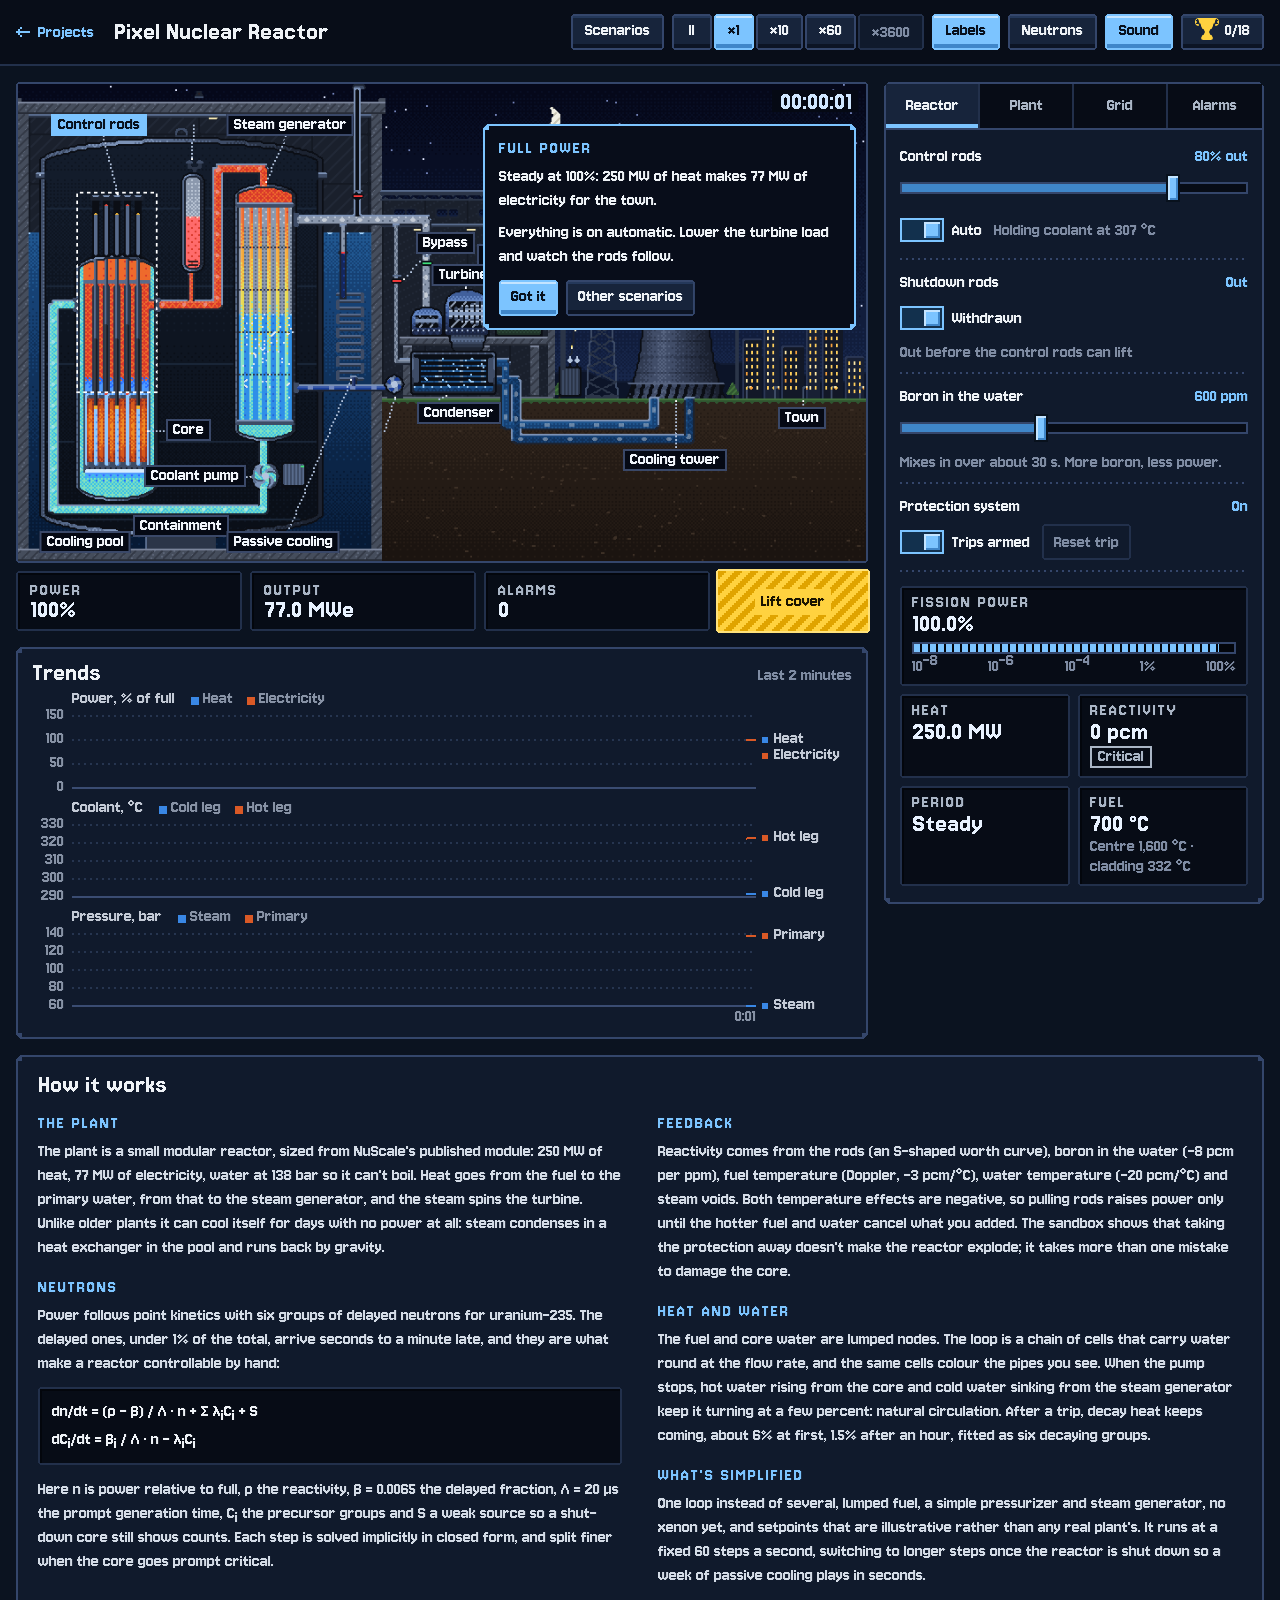
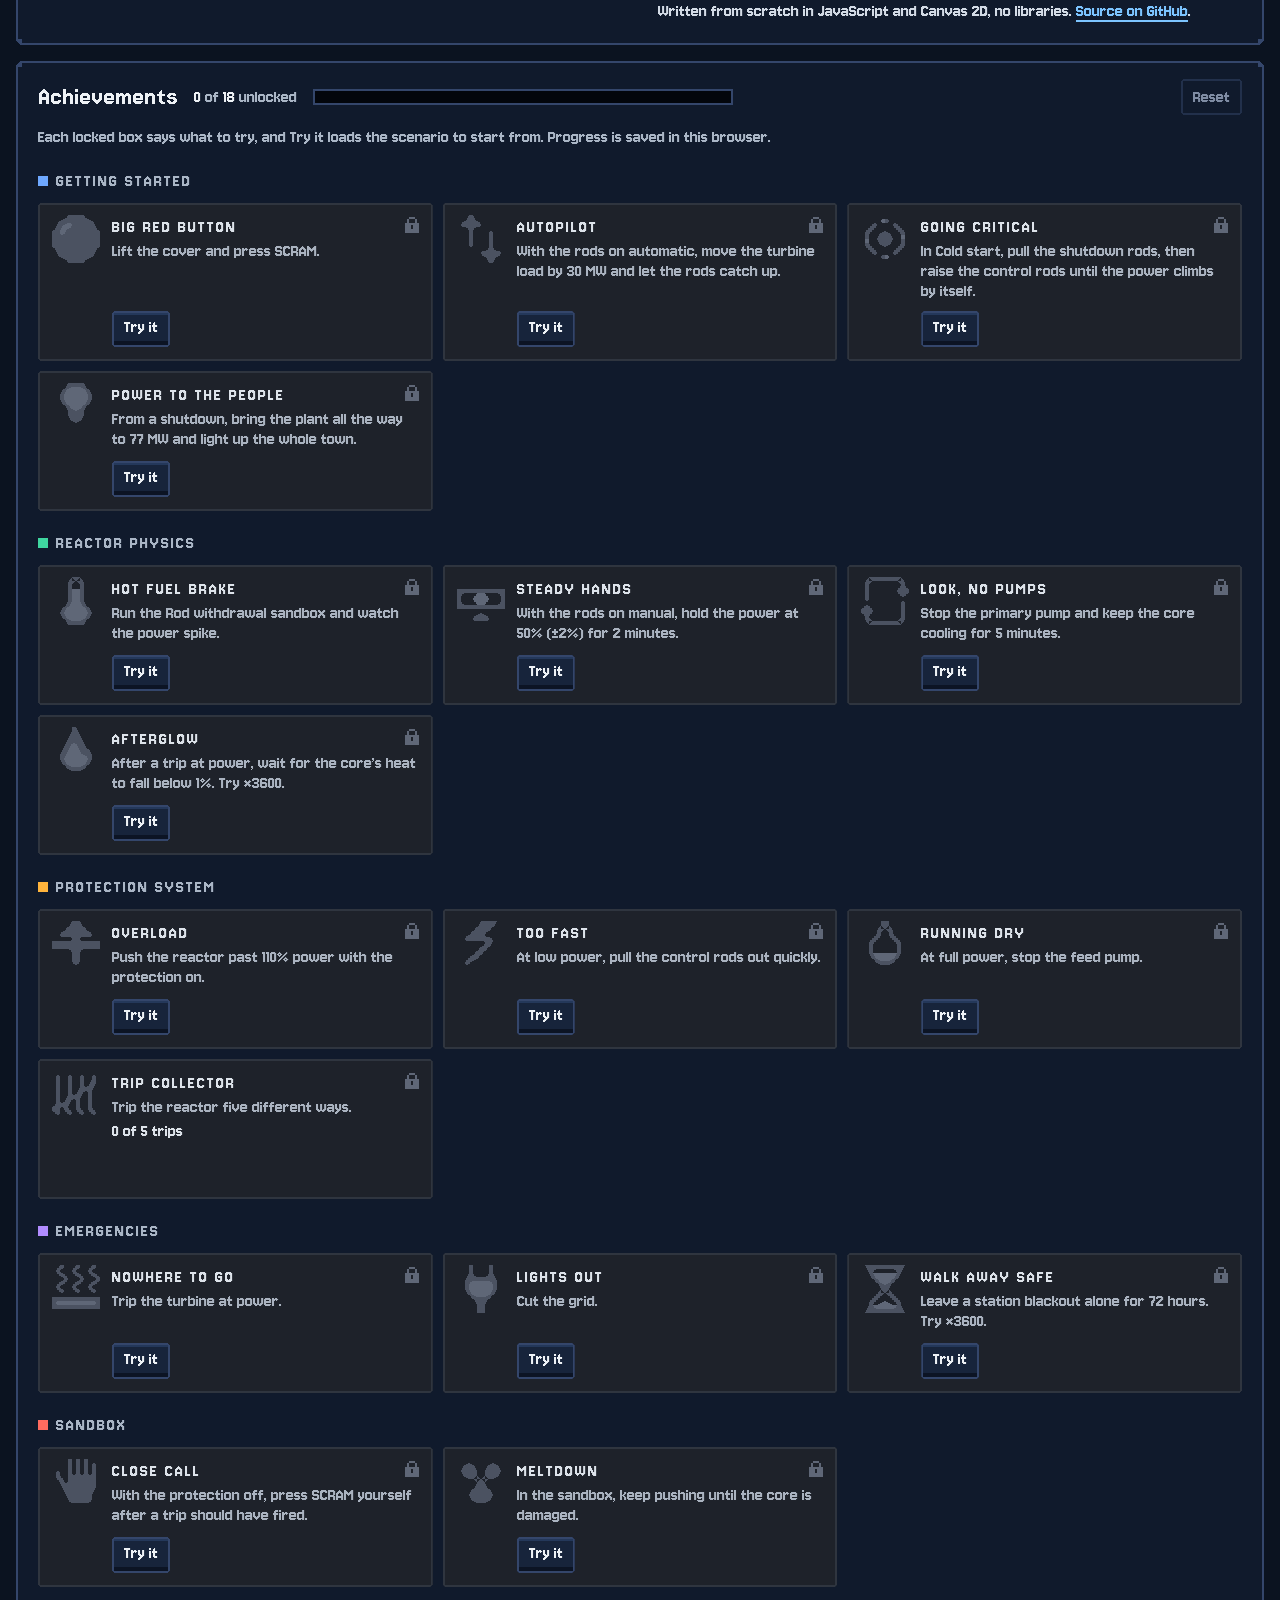
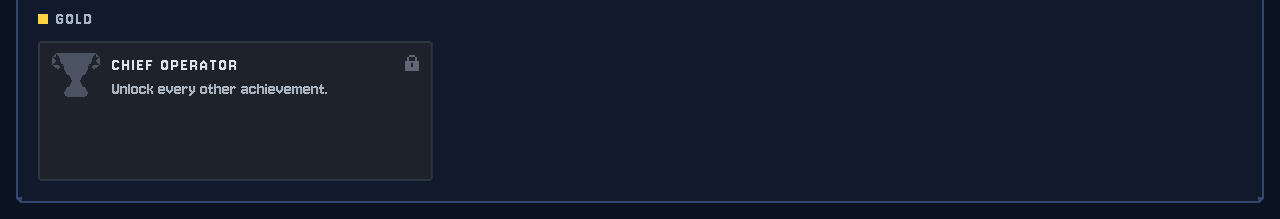
==== commit 9f4e4a80: "Raise the reactor page's pixel resolution The 2px grid was too coarse to read. Text is now Jersey 10" ====
--- a/reactor/index.html
+++ b/reactor/index.html
@@ -17,7 +17,7 @@
   <meta name="twitter:card" content="summary_large_image">
   <link rel="preconnect" href="https://fonts.googleapis.com">
   <link rel="preconnect" href="https://fonts.gstatic.com" crossorigin>
-  <link href="https://fonts.googleapis.com/css2?family=Press+Start+2P&family=Tiny5&display=swap" rel="stylesheet">
+  <link href="https://fonts.googleapis.com/css2?family=Jersey+10&family=Jersey+15&display=swap" rel="stylesheet">
   <link rel="stylesheet" href="css/reactor.css">
 </head>
 <body>
@@ -286,6 +286,7 @@
   <script src="js/sim.js"></script>
   <script src="js/scenarios.js"></script>
   <script src="js/art.js"></script>
+  <script src="js/upscale.js"></script>
   <script src="js/render.js"></script>
   <script src="js/audio.js"></script>
   <script src="js/trend.js"></script>
--- a/reactor/css/reactor.css
+++ b/reactor/css/reactor.css
@@ -1,14 +1,14 @@
-/* The whole page is pixel art on one grid: a pixel is 2 × 2 CSS px. Text is
-   set only at sizes where its font lands on that grid (Tiny5 and Press Start
-   2P at 16px), borders are 2px, corners are notched instead of rounded, and
-   there is no blur, gradient or easing anywhere. */
-
-/* Tiny5's percent sign is four pixels square and reads as an x, so the page
-   brings its own on the same grid (reactor/tools/pixel-font.py). */
+/* The whole page is pixel art on a fine grid: a pixel is 1 CSS px. Text is
+   Jersey 10 (ten pixels to the cap height) and Jersey 15 for headings and
+   big values, each only at the size where its pixels are whole (56/3 px and
+   27px). Borders are 2px, corners are stepped instead of rounded, and there
+   is no blur, gradient or easing anywhere. */
+
+/* The few signs Jersey 10 lacks, on its grid (reactor/tools/pixel-font.py). */
 @font-face {
   font-family: "Reactor Pixel";
   src: url("../fonts/reactor-pixel.woff2") format("woff2");
-  unicode-range: U+25;
+  unicode-range: U+B1, U+B5, U+394, U+39B, U+3A3, U+3B2, U+3BB, U+3C1;
   font-display: swap;
 }
 
@@ -30,14 +30,16 @@
   --ok: #3ee07a;
   --warn: #ffb020;
   --danger: #ff4a4a;
-  --font: "Reactor Pixel", "Tiny5", ui-monospace, monospace;
-  --pixel: "Press Start 2P", "Tiny5", ui-monospace, monospace;
+  --font: "Jersey 10", "Reactor Pixel", ui-monospace, monospace;
+  --pixel: "Jersey 15", "Jersey 10", "Reactor Pixel", ui-monospace, monospace;
+  --fs: calc(56px / 3);
+  --fs-big: 27px;
   --gap: 16px;
-  /* Corners with one pixel cut off, and with a two-pixel step for panels. */
-  --notch: polygon(0 2px, 2px 2px, 2px 0, calc(100% - 2px) 0, calc(100% - 2px) 2px, 100% 2px, 100% calc(100% - 2px), calc(100% - 2px) calc(100% - 2px), calc(100% - 2px) 100%, 2px 100%, 2px calc(100% - 2px), 0 calc(100% - 2px));
-  --notch-2: polygon(0 4px, 2px 4px, 2px 2px, 4px 2px, 4px 0, calc(100% - 4px) 0, calc(100% - 4px) 2px, calc(100% - 2px) 2px, calc(100% - 2px) 4px, 100% 4px, 100% calc(100% - 4px), calc(100% - 2px) calc(100% - 4px), calc(100% - 2px) calc(100% - 2px), calc(100% - 4px) calc(100% - 2px), calc(100% - 4px) 100%, 4px 100%, 4px calc(100% - 2px), 2px calc(100% - 2px), 2px calc(100% - 4px), 0 calc(100% - 4px));
+  /* Corners cut in one-pixel steps: two steps, and four for panels. */
+  --notch: polygon(0 2px, 1px 2px, 1px 1px, 2px 1px, 2px 0, calc(100% - 2px) 0, calc(100% - 2px) 1px, calc(100% - 1px) 1px, calc(100% - 1px) 2px, 100% 2px, 100% calc(100% - 2px), calc(100% - 1px) calc(100% - 2px), calc(100% - 1px) calc(100% - 1px), calc(100% - 2px) calc(100% - 1px), calc(100% - 2px) 100%, 2px 100%, 2px calc(100% - 1px), 1px calc(100% - 1px), 1px calc(100% - 2px), 0 calc(100% - 2px));
+  --notch-2: polygon(0 4px, 1px 4px, 1px 3px, 2px 3px, 2px 2px, 3px 2px, 3px 1px, 4px 1px, 4px 0, calc(100% - 4px) 0, calc(100% - 4px) 1px, calc(100% - 3px) 1px, calc(100% - 3px) 2px, calc(100% - 2px) 2px, calc(100% - 2px) 3px, calc(100% - 1px) 3px, calc(100% - 1px) 4px, 100% 4px, 100% calc(100% - 4px), calc(100% - 1px) calc(100% - 4px), calc(100% - 1px) calc(100% - 3px), calc(100% - 2px) calc(100% - 3px), calc(100% - 2px) calc(100% - 2px), calc(100% - 3px) calc(100% - 2px), calc(100% - 3px) calc(100% - 1px), calc(100% - 4px) calc(100% - 1px), calc(100% - 4px) 100%, 4px 100%, 4px calc(100% - 1px), 3px calc(100% - 1px), 3px calc(100% - 2px), 2px calc(100% - 2px), 2px calc(100% - 3px), 1px calc(100% - 3px), 1px calc(100% - 4px), 0 calc(100% - 4px));
   /* A checkerboard of dark pixels, for dimming what's behind an overlay. */
-  --dither: conic-gradient(#03060e 25%, transparent 0 50%, #03060e 0 75%, transparent 0) 0 0 / 4px 4px;
+  --dither: conic-gradient(#03060e 25%, transparent 0 50%, #03060e 0 75%, transparent 0) 0 0 / 2px 2px;
   color-scheme: dark;
 }
 
@@ -53,7 +55,7 @@
   margin: 0;
   min-height: 100vh;
   font-family: var(--font);
-  font-size: 16px;
+  font-size: var(--fs);
   line-height: 24px;
   font-weight: 400;
   font-synthesis: none;
@@ -84,10 +86,10 @@
 .desk, .trends, .how, .ach-section, .dialog, .damage-box, .brief, .card, .ach-toast, .trend-tip {
   border: 2px solid var(--bd, var(--line-2));
   background:
-    linear-gradient(var(--bd, var(--line-2)), var(--bd, var(--line-2))) 0 0 / 2px 2px no-repeat,
-    linear-gradient(var(--bd, var(--line-2)), var(--bd, var(--line-2))) 100% 0 / 2px 2px no-repeat,
-    linear-gradient(var(--bd, var(--line-2)), var(--bd, var(--line-2))) 0 100% / 2px 2px no-repeat,
-    linear-gradient(var(--bd, var(--line-2)), var(--bd, var(--line-2))) 100% 100% / 2px 2px no-repeat,
+    linear-gradient(var(--bd, var(--line-2)), var(--bd, var(--line-2))) 0 0 / 4px 4px no-repeat,
+    linear-gradient(var(--bd, var(--line-2)), var(--bd, var(--line-2))) 100% 0 / 4px 4px no-repeat,
+    linear-gradient(var(--bd, var(--line-2)), var(--bd, var(--line-2))) 0 100% / 4px 4px no-repeat,
+    linear-gradient(var(--bd, var(--line-2)), var(--bd, var(--line-2))) 100% 100% / 4px 4px no-repeat,
     var(--fill, var(--panel));
   clip-path: var(--notch-2);
 }
@@ -126,7 +128,7 @@
 }
 .title {
   font-family: var(--pixel);
-  font-size: 16px;
+  font-size: var(--fs-big);
   line-height: 24px;
   letter-spacing: 0;
   margin: 0;
@@ -138,7 +140,7 @@
 /* Buttons: a key with a lit top edge and a dark lip that goes when pressed. */
 .tool, .btn, .drawer-handle {
   font-family: var(--font);
-  font-size: 16px;
+  font-size: var(--fs);
   line-height: 16px;
   white-space: nowrap;
   min-height: 36px;
@@ -215,21 +217,19 @@
   display: block;
   width: 960px;
   height: 540px;
-  image-rendering: pixelated;
-  image-rendering: crisp-edges;
   cursor: pointer;
 }
-/* Labels are drawn in the plant's own pixels: --lpx is the size of one of
-   them, to the nearest whole CSS px so the text stays sharp. */
+/* Labels keep the text's own whole pixels and grow in steps with the plant
+   (data-lpx on the scene: 2, 3 or 4). */
 .labels { position: absolute; inset: 0; pointer-events: none; }
 .label {
   position: absolute;
-  font-size: calc(var(--lpx, 2) * 8px);
-  line-height: calc(var(--lpx, 2) * 8px);
+  font-size: var(--fs);
+  line-height: 16px;
   color: #f1f5fb;
   background: #050914;
-  border: calc(var(--lpx, 2) * 1px) solid #3a4868;
-  padding: 0 calc(var(--lpx, 2) * 2px) calc(var(--lpx, 2) * 1px);
+  border: 2px solid #3a4868;
+  padding: 0 5px 2px;
   white-space: nowrap;
   transform: translate(0, -50%);
 }
@@ -238,13 +238,15 @@
 .label.watch { color: var(--accent-ink); background: var(--accent); border-color: var(--accent); z-index: 1; }
 .labels.off .label:not(.watch) { display: none; }
 .label.crowded { visibility: hidden; }
+.scene[data-lpx="3"] .label { font-family: var(--pixel); font-size: var(--fs-big); line-height: 24px; padding: 0 7px 2px; }
+.scene[data-lpx="4"] .label { font-size: calc(var(--fs) * 2); line-height: 32px; border-width: 4px; padding: 0 10px 4px; }
 
 .clock {
   position: absolute;
   top: 6px;
   right: 8px;
   font-family: var(--pixel);
-  font-size: 16px;
+  font-size: var(--fs-big);
   line-height: 16px;
   color: #cfe6ff;
   background: #050914;
@@ -263,7 +265,7 @@
   line-height: 24px;
   padding: 10px 14px 12px;
 }
-.brief h2 { font-size: 16px; line-height: 24px; text-transform: uppercase; letter-spacing: 2px; margin: 0 0 4px; color: var(--accent); }
+.brief h2 { font-size: var(--fs); line-height: 24px; text-transform: uppercase; letter-spacing: 2px; margin: 0 0 4px; color: var(--accent); }
 .brief p { margin: 0 0 8px; }
 .brief .brief-actions { display: flex; flex-wrap: wrap; gap: 8px; margin-top: 12px; }
 
@@ -275,7 +277,7 @@
   padding: 10px 14px 12px;
   z-index: 3;
 }
-.card h2 { font-size: 16px; line-height: 24px; text-transform: uppercase; letter-spacing: 2px; margin: 0 32px 4px 0; color: var(--accent); }
+.card h2 { font-size: var(--fs); line-height: 24px; text-transform: uppercase; letter-spacing: 2px; margin: 0 32px 4px 0; color: var(--accent); }
 .card p { margin: 0 0 8px; color: var(--muted); }
 .card dl { display: grid; grid-template-columns: auto 1fr; gap: 0 12px; margin: 0; }
 .card dt { color: var(--dim); }
@@ -283,7 +285,7 @@
 .card .card-close {
   position: absolute; top: 2px; right: 2px;
   width: 36px; height: 36px; border: 0; background: transparent; cursor: pointer;
-  font-size: 16px; line-height: 16px; color: var(--muted);
+  font-size: var(--fs); line-height: 16px; color: var(--muted);
 }
 .card .card-close:hover { color: var(--text); }
 .card .card-actions { display: flex; flex-wrap: wrap; gap: 6px; margin-top: 10px; }
@@ -304,7 +306,7 @@
   max-width: 480px;
   padding: 16px 20px 18px;
 }
-.damage-box h2 { font-family: var(--pixel); font-size: 16px; line-height: 24px; margin: 0 0 10px; color: var(--warn); }
+.damage-box h2 { font-family: var(--pixel); font-size: var(--fs-big); line-height: 24px; margin: 0 0 10px; color: var(--warn); }
 .damage-box p { margin: 0 0 8px; }
 .damage-box .eyebrow { text-transform: uppercase; letter-spacing: 2px; color: var(--muted); margin: 0 0 6px; }
 .damage-note { color: var(--muted); }
@@ -332,7 +334,7 @@
   clip-path: var(--notch);
 }
 .strip-item .k { line-height: 20px; text-transform: uppercase; letter-spacing: 2px; color: var(--muted); }
-.strip-item .v { font-family: var(--pixel); font-size: 16px; line-height: 20px; white-space: nowrap; color: #e8f2ff; }
+.strip-item .v { font-family: var(--pixel); font-size: var(--fs-big); line-height: 20px; white-space: nowrap; color: #e8f2ff; }
 .strip-alarms { cursor: pointer; }
 .strip-alarms.active { border-color: var(--warn); }
 .strip-alarms.active .v { color: var(--warn); }
@@ -345,7 +347,7 @@
   position: absolute; inset: 0;
   width: 100%;
   font-family: var(--pixel);
-  font-size: 16px;
+  font-size: var(--fs-big);
   line-height: 16px;
   padding: 0 0 6px;
   color: #fff;
@@ -361,7 +363,7 @@
   position: absolute; inset: -2px;
   z-index: 2;
   font-family: var(--font);
-  font-size: 16px;
+  font-size: var(--fs);
   line-height: 16px;
   color: #1a1400;
   border: 2px solid #ffe27a;
@@ -381,7 +383,7 @@
   background: var(--well);
 }
 .tabs [role="tab"] {
-  font-size: 16px;
+  font-size: var(--fs);
   line-height: 16px;
   min-height: 44px;
   padding: 0 4px 2px;
@@ -497,7 +499,7 @@
 }
 .ro.wide { grid-column: 1 / -1; }
 .ro-k { display: block; line-height: 20px; text-transform: uppercase; letter-spacing: 2px; color: var(--muted); }
-.ro-v { display: block; font-family: var(--pixel); font-size: 16px; line-height: 24px; color: #e8f2ff; white-space: nowrap; }
+.ro-v { display: block; font-family: var(--pixel); font-size: var(--fs-big); line-height: 24px; color: #e8f2ff; white-space: nowrap; }
 .ro-sub { display: block; line-height: 20px; color: var(--dim); }
 .ro-v.warn { color: var(--warn); }
 .ro-v.danger { color: var(--danger); }
@@ -527,7 +529,7 @@
 
 /* Alarms -------------------------------------------------------------------- */
 
-.h { font-family: var(--pixel); font-size: 16px; line-height: 24px; margin: 0 0 10px; }
+.h { font-family: var(--pixel); font-size: var(--fs-big); line-height: 24px; margin: 0 0 10px; }
 .annunciator-head { display: flex; justify-content: space-between; align-items: center; gap: 8px; margin-bottom: 10px; }
 .annunciator-head .h { margin: 0; }
 .annunciator { list-style: none; margin: 0 0 18px; padding: 0; display: grid; grid-template-columns: repeat(3, 1fr); gap: 4px; }
@@ -584,8 +586,8 @@
 /* How it works ---------------------------------------------------------------- */
 
 .how { padding: 16px 20px 8px; }
-.how h2 { font-family: var(--pixel); font-size: 16px; line-height: 24px; margin: 0 0 14px; }
-.how h3 { font-size: 16px; text-transform: uppercase; letter-spacing: 2px; color: var(--accent); margin: 16px 0 4px; }
+.how h2 { font-family: var(--pixel); font-size: var(--fs-big); line-height: 24px; margin: 0 0 14px; }
+.how h3 { font-size: var(--fs); text-transform: uppercase; letter-spacing: 2px; color: var(--accent); margin: 16px 0 4px; }
 .how-grid { display: grid; grid-template-columns: 1fr 1fr; gap: 8px 36px; max-width: 1400px; }
 .how-grid > div > h3:first-child { margin-top: 0; }
 .how p { color: #d3dbe6; margin: 0 0 12px; }
@@ -612,7 +614,7 @@
 }
 .dialog::backdrop { background: var(--dither), rgba(3, 6, 14, 0.55); }
 .dialog-box { padding: 14px 18px 18px; }
-.dialog-box h2 { font-family: var(--pixel); font-size: 16px; line-height: 24px; margin: 0 0 12px; }
+.dialog-box h2 { font-family: var(--pixel); font-size: var(--fs-big); line-height: 24px; margin: 0 0 12px; }
 .dialog-box p { margin: 0 0 8px; }
 .dialog-head { display: flex; justify-content: space-between; align-items: center; gap: 12px; margin-bottom: 10px; }
 .dialog-head h2 { margin: 0; }
@@ -639,7 +641,7 @@
 /* Achievements -------------------------------------------------------------- */
 
 .ach-tool { display: inline-flex; align-items: center; gap: 6px; }
-.ach-tool canvas { width: 24px; height: 24px; image-rendering: pixelated; flex: none; }
+.ach-tool canvas { width: 24px; height: 24px; flex: none; }
 
 /* The goal Try it set, along the plant's top edge between the labels over
    the reactor (they end at about 39% of the width) and the clock. */
@@ -653,7 +655,7 @@
   gap: 8px;
   max-width: calc(59% - 200px);
   padding: 0 8px 2px;
-  font-size: 16px;
+  font-size: var(--fs);
   line-height: 20px;
   text-align: left;
   color: var(--text);
@@ -695,17 +697,17 @@
 .ach-toast.show { visibility: visible; transform: translate(-50%, 0); transition: transform 0.24s steps(4, end); }
 /* Over the core-damage notice it moves to the top, clear of the buttons. */
 .damage:not([hidden]) ~ .ach-toast { bottom: auto; top: 12px; }
-.ach-toast-icon { width: 48px; height: 48px; image-rendering: pixelated; flex: none; }
+.ach-toast-icon { width: 48px; height: 48px; flex: none; }
 .ach-toast-text { display: flex; flex-direction: column; gap: 2px; min-width: 0; }
 .ach-toast-k { text-transform: uppercase; letter-spacing: 2px; color: var(--b); }
-.ach-toast-name { font-family: var(--pixel); font-size: 16px; }
+.ach-toast-name { font-family: var(--pixel); font-size: var(--fs-big); }
 /* Under the banner, so the sparks burst out from behind it. */
 .ach-sparks { position: absolute; inset: 0; width: 100%; height: 100%; z-index: 6; pointer-events: none; image-rendering: pixelated; }
 
 /* The list at the bottom of the page. */
 .ach-section { padding: 16px 20px 20px; }
 .ach-head { display: flex; flex-wrap: wrap; align-items: center; gap: 10px 16px; }
-.ach-head h2 { font-family: var(--pixel); font-size: 16px; line-height: 24px; margin: 0; }
+.ach-head h2 { font-family: var(--pixel); font-size: var(--fs-big); line-height: 24px; margin: 0; }
 .ach-sum { margin: 0; color: var(--muted); white-space: nowrap; }
 .ach-sum span { color: var(--text); }
 .ach-meter { position: relative; flex: 1 1 160px; min-width: 120px; max-width: 420px; height: 16px; background: #03060c; border: 2px solid var(--line-2); }
@@ -716,7 +718,7 @@
 }
 #ach-reset { margin-left: auto; }
 .ach-intro { color: var(--muted); margin: 10px 0 0; max-width: 760px; }
-.ach-group { display: flex; align-items: center; gap: 8px; font-size: 16px; text-transform: uppercase; letter-spacing: 2px; color: var(--muted); margin: 20px 0 10px; }
+.ach-group { display: flex; align-items: center; gap: 8px; font-size: var(--fs); text-transform: uppercase; letter-spacing: 2px; color: var(--muted); margin: 20px 0 10px; }
 .ach-group::before { content: ""; width: 10px; height: 10px; flex: none; background: var(--b); }
 .ach-grid { list-style: none; margin: 0; padding: 0; display: grid; grid-template-columns: repeat(4, minmax(0, 1fr)); gap: 10px; }
 
@@ -758,9 +760,9 @@
   background: linear-gradient(90deg, transparent 0 40%, rgba(255, 255, 255, 0.4) 40% 48%, transparent 48% 52%, rgba(255, 255, 255, 0.4) 52% 54%, transparent 54%);
   transform: translateX(-130%);
 }
-.ach-icon { width: 48px; height: 48px; image-rendering: pixelated; }
+.ach-icon { width: 48px; height: 48px; }
 .ach-body { min-width: 0; }
-.ach-name { font-size: 16px; line-height: 20px; text-transform: uppercase; letter-spacing: 2px; margin: 2px 22px 4px 0; color: #dde3ea; }
+.ach-name { font-size: var(--fs); line-height: 20px; text-transform: uppercase; letter-spacing: 2px; margin: 2px 22px 4px 0; color: #dde3ea; }
 .ach-text { line-height: 20px; margin: 0; }
 .ach-prog { line-height: 20px; margin: 4px 0 0; color: #dde3ea; }
 .ach-try { grid-column: 2; justify-self: start; align-self: end; }
@@ -829,7 +831,7 @@
   .goal { left: 50%; transform: translateX(-50%); max-width: calc(100% - 150px); top: 4px; }
   .ach-toast { bottom: 6px; gap: 10px; padding: 6px 12px 8px 10px; line-height: 20px; }
   .ach-toast-icon { width: 24px; height: 24px; }
-  .ach-toast-name { font-family: var(--font); color: #fff; }
+  .ach-toast-name { font-family: var(--font); font-size: var(--fs); color: #fff; }
 }
 @media (max-width: 359px) { .ach-grid { grid-template-columns: minmax(0, 1fr); } }
 
@@ -839,7 +841,7 @@
   .bar { padding: 6px 10px 8px; gap: 2px 10px; }
   .back { min-height: 40px; }
   /* Press Start 2P is too wide for one row here. */
-  .title { font-family: var(--font); text-transform: uppercase; letter-spacing: 2px; flex-basis: auto; }
+  .title { font-family: var(--font); font-size: var(--fs); text-transform: uppercase; letter-spacing: 2px; flex-basis: auto; }
   .tools { width: 100%; gap: 6px; }
   .tool { min-height: 40px; padding-left: 8px; padding-right: 8px; }
   .tool:active:not(:disabled) { padding-left: 8px; padding-right: 8px; }
@@ -859,10 +861,10 @@
   .strip { margin: 6px 8px 0; gap: 6px; }
   .strip-item { padding: 2px 6px 4px; }
   .strip-item .k { letter-spacing: 0; }
-  .strip-item .v { font-family: var(--font); }
+  .strip-item .v { font-family: var(--font); font-size: var(--fs); }
   .scram { flex-basis: 108px; min-height: 48px; }
   .desk, .trends, .how, .ach-section { margin: 0 8px; }
-  .clock { font-family: var(--font); top: 2px; right: 2px; padding: 0 6px 2px; line-height: 20px; }
+  .clock { font-family: var(--font); font-size: var(--fs); top: 2px; right: 2px; padding: 0 6px 2px; line-height: 20px; }
   .brief { position: static; max-width: none; padding: 8px 12px 12px; margin: 0 0 12px; }
   .desk .brief { margin: 0 0 4px; border-width: 0 0 2px; clip-path: none; background: #080d1a; }
   .card { left: 6px !important; right: 6px; bottom: 6px; top: auto !important; width: auto; max-height: calc(100% - 12px); overflow-y: auto; line-height: 20px; padding: 6px 10px 8px; }
@@ -875,7 +877,7 @@
   .damage-box h2 { margin-bottom: 4px; }
   .damage-box .eyebrow, .damage-note { display: none; }
   .damage:not([hidden]) ~ .ach-toast { bottom: auto; top: 6px; }
-  .label.watch { font-size: 16px; line-height: 16px; border-width: 2px; padding: 0 4px 2px; }
+  .label.watch { font-size: var(--fs); line-height: 16px; border-width: 2px; padding: 0 4px 2px; }
   .annunciator { grid-template-columns: repeat(2, 1fr); }
   .how { padding: 12px 12px 4px; }
   #trend { height: 336px; }
